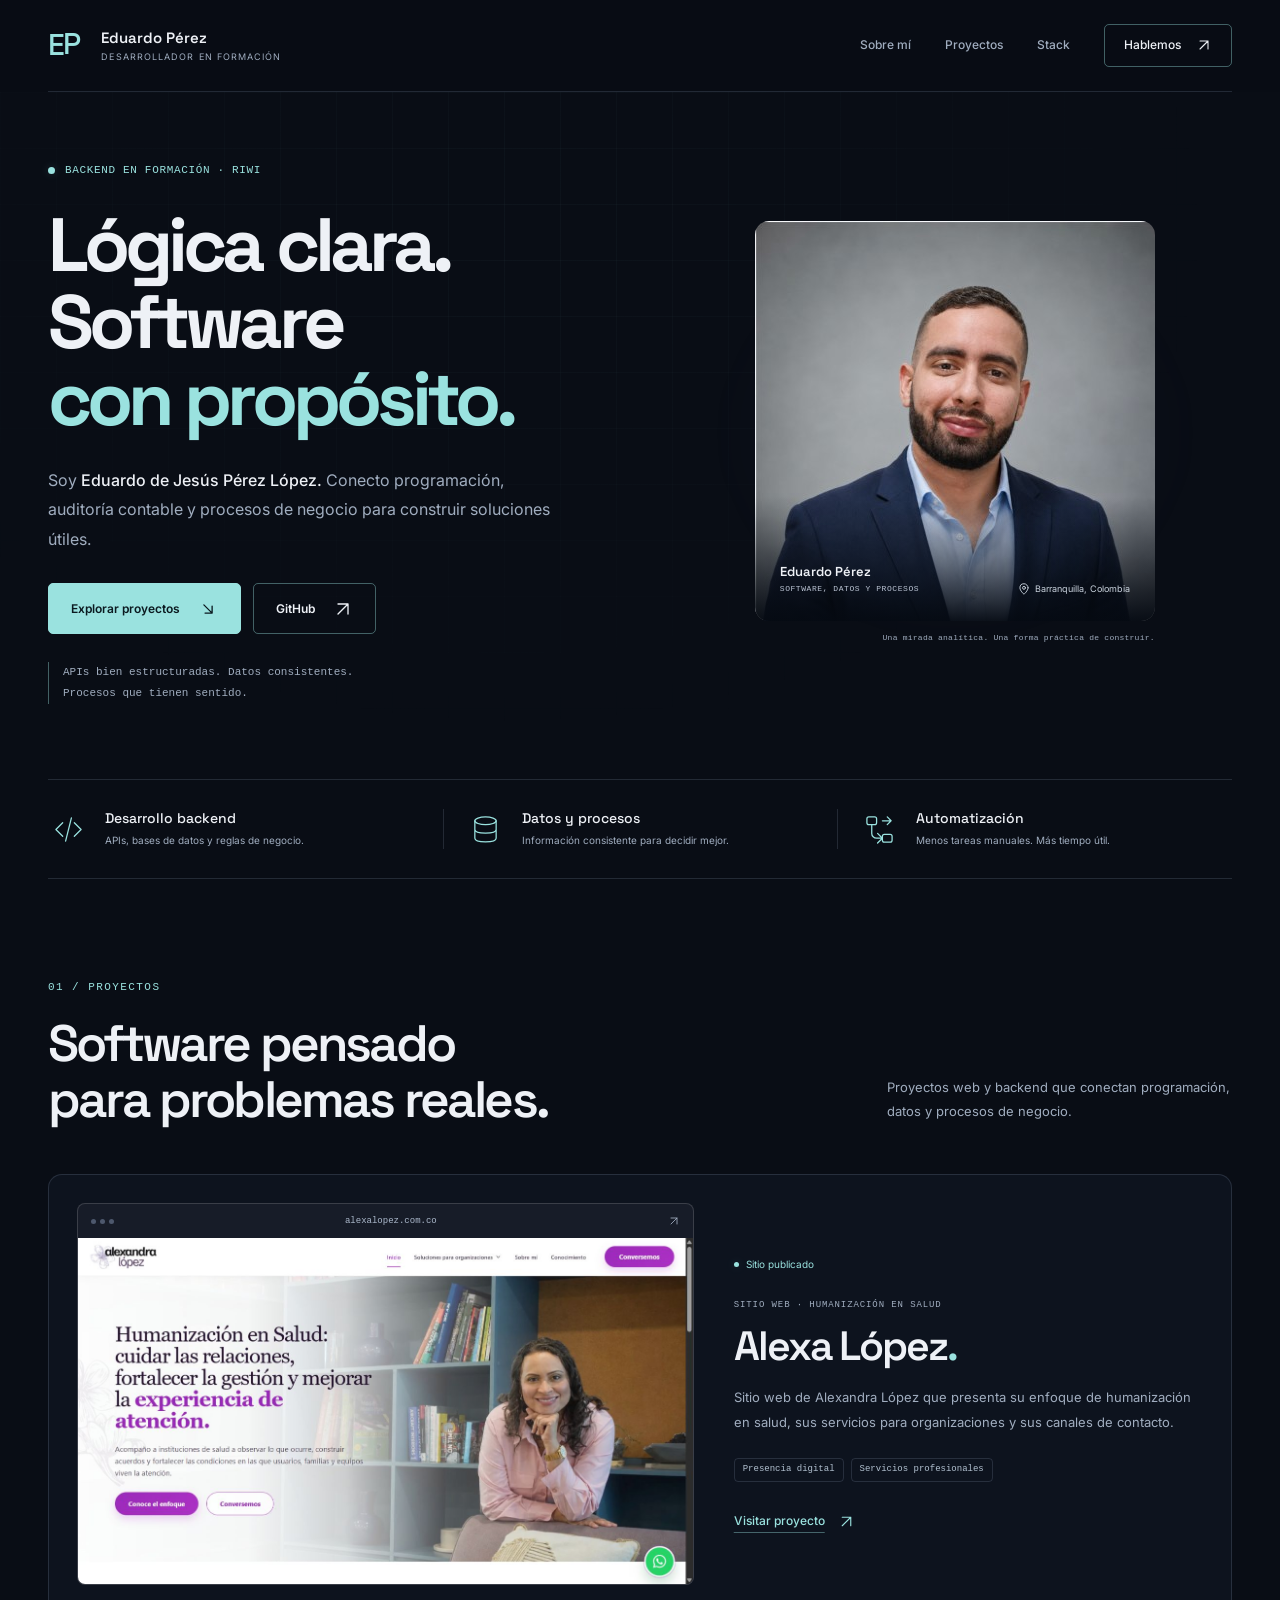
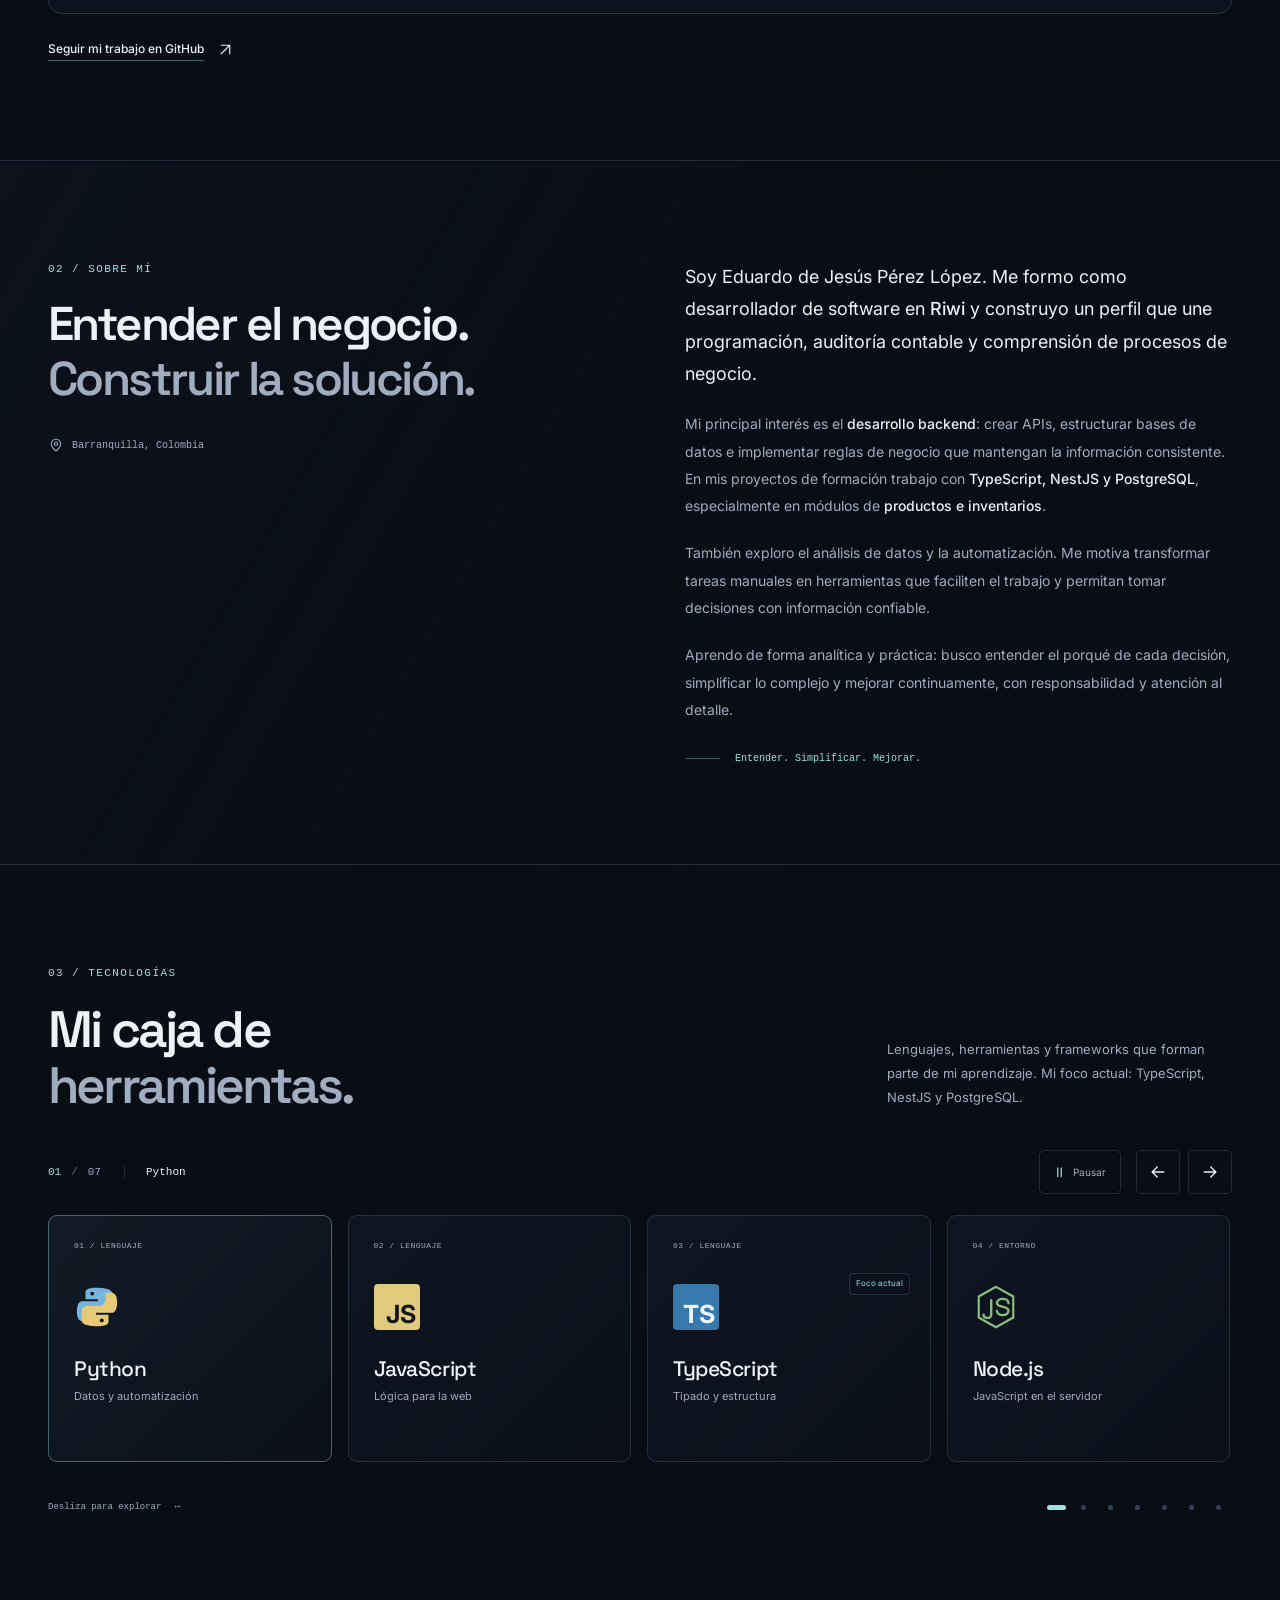
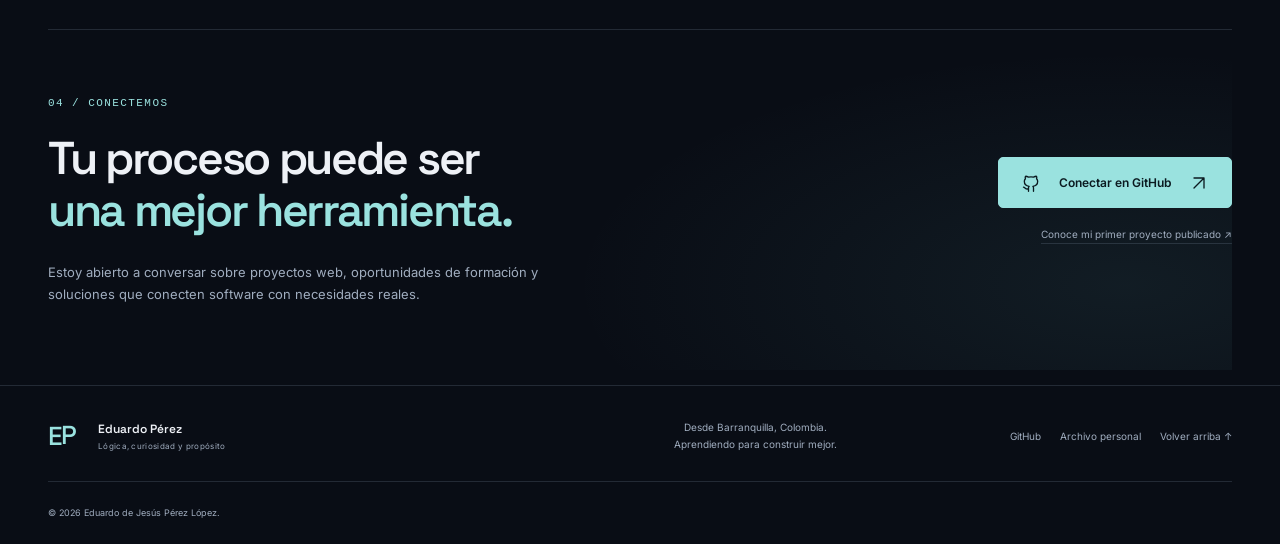
==== index.html @ 999a1c16 "Precisa el perfil backend y los módulos de productos e inventarios" ====
<!DOCTYPE html>
<html lang="es">
<head>
    <meta charset="UTF-8">
    <meta name="viewport" content="width=device-width, initial-scale=1.0">
    <meta name="description" content="Eduardo de Jesús Pérez López. Desarrollador de software en formación en Riwi, desde Barranquilla, Colombia. Backend, APIs, bases de datos y procesos de negocio.">
    <meta name="theme-color" content="#090d15">
    <meta property="og:type" content="website">
    <meta property="og:title" content="Eduardo Pérez — Software con propósito">
    <meta property="og:description" content="Programación, auditoría contable y procesos de negocio. Conoce mis proyectos y mi camino en el desarrollo backend.">
    <meta property="og:image" content="https://eduardoperez-eng.github.io/public/img/eduardo-perez-profesional.png">
    <meta property="og:url" content="https://eduardoperez-eng.github.io/">
    <link rel="canonical" href="https://eduardoperez-eng.github.io/">
    <title>Eduardo Pérez | Backend, datos y procesos de negocio</title>
    <link rel="icon" href="./public/img/images.png" type="image/png">
    <link rel="preconnect" href="https://fonts.googleapis.com">
    <link rel="preconnect" href="https://fonts.gstatic.com" crossorigin>
    <link href="https://fonts.googleapis.com/css2?family=Inter:wght@400;500;600;700;800&family=Space+Grotesk:wght@400;500;600;700&display=swap" rel="stylesheet">
    <link rel="stylesheet" href="./src/css/portfolio.css?v=20261027-retrato-compacto">
    <script src="./src/js/main.js?v=20261027" defer></script>
</head>
<body>
    <a class="skip-link" href="#contenido">Saltar al contenido</a>
    <div class="scroll-progress" aria-hidden="true"><span></span></div>
    <svg class="svg-library" xmlns="http://www.w3.org/2000/svg" aria-hidden="true">
        <defs>
            <symbol id="icon-arrow" viewBox="0 0 24 24"><path d="M5 12h14m-6-6 6 6-6 6"/></symbol>
            <symbol id="icon-external" viewBox="0 0 24 24"><path d="M6 18 18 6M6 6h12v12"/></symbol>
            <symbol id="icon-code" viewBox="0 0 32 32"><path d="m10 9-7 7 7 7m12-14 7 7-7 7M19 4l-6 24"/></symbol>
            <symbol id="icon-data" viewBox="0 0 32 32"><ellipse cx="16" cy="7" rx="11" ry="4"/><path d="M5 7v18c0 5 22 5 22 0V7M5 16c0 5 22 5 22 0"/></symbol>
            <symbol id="icon-flow" viewBox="0 0 32 32"><rect x="3" y="3" width="10" height="8" rx="2"/><rect x="19" y="21" width="10" height="8" rx="2"/><path d="M8 11v9a5 5 0 0 0 5 5h6m-5-5 5 5-5 5M19 7h9m-4-4 4 4-4 4"/></symbol>
            <symbol id="icon-pin" viewBox="0 0 24 24"><path d="M19 10c0 5-7 11-7 11S5 15 5 10a7 7 0 1 1 14 0Z"/><circle cx="12" cy="10" r="2.5"/></symbol>
            <symbol id="icon-github" viewBox="0 0 24 24"><path d="M9 19c-4 1-4-2-6-2m12 5v-4c0-1-.3-1.6-.8-2 3-.3 5.8-1.5 5.8-6A4.7 4.7 0 0 0 18.7 7 4.4 4.4 0 0 0 18.6 4S17.5 3.7 15 5a11 11 0 0 0-6 0C6.5 3.7 5.4 4 5.4 4A4.4 4.4 0 0 0 5.3 7 4.7 4.7 0 0 0 4 10c0 4.5 2.8 5.7 5.8 6-.5.4-.8 1-.8 2v4"/></symbol>
            <symbol id="tech-python" viewBox="0 0 48 48"><path fill="#78b4de" d="M23 4C11 4 12 9 12 9v7h13v2H8s-5 0-5 11 7 10 7 10h5v-7s0-7 7-7h12s6 0 6-6V10s1-6-17-6Z"/><path fill="#e7ca78" d="M25 44c12 0 11-5 11-5v-7H23v-2h17s5 0 5-11-7-10-7-10h-5v7s0 7-7 7H14s-6 0-6 6v9s-1 6 17 6Z"/><circle fill="#090d15" cx="19" cy="10" r="2"/><circle fill="#090d15" cx="29" cy="38" r="2"/></symbol>
            <symbol id="tech-node" viewBox="0 0 48 48"><path d="m24 3 18 10v22L24 45 6 35V13Z" fill="none" stroke="#89bc80" stroke-width="2.3"/><path d="M19 17v15c0 5-8 4-8 0m26-12c0-6-12-6-12 0 0 5 12 2 12 8s-12 6-12 0" fill="none" stroke="#89bc80" stroke-width="2.5" stroke-linecap="round"/></symbol>
            <symbol id="tech-react" viewBox="0 0 48 48"><g fill="none" stroke="#7bcfe9" stroke-width="1.8"><ellipse cx="24" cy="24" rx="22" ry="8"/><ellipse cx="24" cy="24" rx="22" ry="8" transform="rotate(60 24 24)"/><ellipse cx="24" cy="24" rx="22" ry="8" transform="rotate(120 24 24)"/></g><circle cx="24" cy="24" r="4" fill="#7bcfe9"/></symbol>
            <symbol id="tech-postgres" viewBox="0 0 48 48"><g fill="none" stroke="#8aaed0" stroke-width="2.3" stroke-linecap="round" stroke-linejoin="round"><path d="M13 34C4 31 3 17 8 10s11-6 16-4c9-4 18 1 18 12 0 8-4 16-9 16m-18-6c-6 13 7 13 10 3m-1-17c-8-3-14 2-12 9s8 6 12 1c0 8-2 19 4 20 5 1 6-6 4-15 8-2 9-11 4-15-4-4-9-4-12 0Z"/><path d="M24 14v10m8 5 5 4 6-1"/><circle cx="18" cy="18" r="1"/><circle cx="32" cy="18" r="1"/></g></symbol>
            <symbol id="tech-nest" viewBox="0 0 48 48"><path fill="#dd6b88" d="M39 10c-2-5-8-6-12-3 4 0 6 2 7 5-8-5-20-1-23 7l-6 5 7 1c-1 6 3 10 9 11-5-4-5-9-2-12-1 7 6 11 12 8-3 7-10 9-17 6 7 9 22 5 26-6 5-12 2-18-1-22Z"/><path d="m17 18 7-2-4 5Z" fill="#090d15"/></symbol>
        </defs>
    </svg>

    <header class="site-header">
        <div class="nav-shell">
            <a class="brand" href="#inicio" aria-label="Eduardo Pérez, ir al inicio">
                <span class="brand-mark" aria-hidden="true">E<span>P</span></span>
                <span class="brand-copy"><strong>Eduardo Pérez</strong><small>Desarrollador en formación</small></span>
            </a>
            <button class="menu-toggle" type="button" aria-expanded="false" aria-controls="main-nav" aria-label="Abrir menú de navegación"><span></span><span></span></button>
            <nav id="main-nav" aria-label="Navegación principal">
                <a href="#perfil">Sobre mí</a><a href="#proyectos">Proyectos</a><a href="#stack">Stack</a>
                <a class="nav-cta" href="#contacto">Hablemos <svg class="icon" aria-hidden="true"><use href="#icon-external"/></svg></a>
            </nav>
        </div>
    </header>

    <main id="contenido">
        <section class="hero" id="inicio" aria-labelledby="hero-title">
            <div class="container hero-grid">
                <div class="hero-copy reveal">
                    <p class="eyebrow"><span class="status-dot"></span> Backend en formación · Riwi</p>
                    <h1 id="hero-title">Lógica clara.<br>Software<br><span>con propósito.</span></h1>
                    <p class="hero-lead">Soy <strong>Eduardo de Jesús Pérez López.</strong> Conecto programación, auditoría contable y procesos de negocio para construir soluciones útiles.</p>
                    <div class="hero-actions">
                        <a class="button button-primary" href="#proyectos">Explorar proyectos <svg class="icon arrow-down" aria-hidden="true"><use href="#icon-arrow"/></svg></a>
                        <a class="button button-secondary" href="https://github.com/eduardoperez-eng" target="_blank" rel="noopener noreferrer">GitHub <svg class="icon" aria-hidden="true"><use href="#icon-external"/></svg><span class="sr-only"> (abre en una nueva pestaña)</span></a>
                    </div>
                    <p class="hero-focus">APIs bien estructuradas. Datos consistentes.<br>Procesos que tienen sentido.</p>
                </div>
                <figure class="hero-visual reveal reveal-delay">
                    <div class="portrait-frame">
                        <img src="./public/img/eduardo-perez-profesional.png" alt="Retrato profesional de Eduardo de Jesús Pérez López con traje azul y fondo gris" width="400" height="400" decoding="async" fetchpriority="high">
                        <div class="portrait-caption">
                            <div><strong>Eduardo Pérez</strong><span>Software, datos y procesos</span></div>
                            <span class="portrait-location"><svg class="icon" aria-hidden="true"><use href="#icon-pin"/></svg> Barranquilla, Colombia</span>
                        </div>
                    </div>
                    <figcaption class="portrait-label">Una mirada analítica. Una forma práctica de construir.</figcaption>
                </figure>
            </div>
        </section>

        <section class="expertise-strip container" aria-label="Mis áreas de enfoque">
            <div><svg aria-hidden="true"><use href="#icon-code"/></svg><div><h2>Desarrollo backend</h2><p>APIs, bases de datos y reglas de negocio.</p></div></div>
            <div><svg aria-hidden="true"><use href="#icon-data"/></svg><div><h2>Datos y procesos</h2><p>Información consistente para decidir mejor.</p></div></div>
            <div><svg aria-hidden="true"><use href="#icon-flow"/></svg><div><h2>Automatización</h2><p>Menos tareas manuales. Más tiempo útil.</p></div></div>
        </section>

        <section class="section projects-section" id="proyectos" aria-labelledby="projects-title">
            <div class="container">
                <div class="section-heading horizontal reveal">
                    <div><p class="section-index">01 / PROYECTOS</p><h2 id="projects-title">Software pensado<br>para problemas reales.</h2></div>
                    <p>Proyectos web y backend que conectan programación, datos y procesos de negocio.</p>
                </div>
                <article class="featured-project reveal" aria-labelledby="alexa-title">
                    <a class="featured-preview" href="https://alexalopez.com.co/" target="_blank" rel="noopener noreferrer" aria-label="Visitar el sitio de Alexa López (abre en una nueva pestaña)">
                        <div class="preview-bar" aria-hidden="true"><span class="window-dots"><i></i><i></i><i></i></span><span>alexalopez.com.co</span><svg class="icon"><use href="#icon-external"/></svg></div>
                        <img src="./public/img/alexa-lopez-preview.jpg" alt="Captura del sitio de Alexandra López: portada sobre humanización en salud con su retrato y los accesos a sus servicios" width="1265" height="712" loading="lazy" decoding="async">
                        <span class="preview-visit">Explorar sitio <svg class="icon" aria-hidden="true"><use href="#icon-external"/></svg></span>
                    </a>
                    <div class="featured-content">
                        <p class="project-state"><span class="status-dot"></span> Sitio publicado</p>
                        <p class="project-type">Sitio web · Humanización en salud</p>
                        <h3 id="alexa-title">Alexa López<span class="project-period">.</span></h3>
                        <p>Sitio web de Alexandra López que presenta su enfoque de humanización en salud, sus servicios para organizaciones y sus canales de contacto.</p>
                        <div class="project-tags"><span>Presencia digital</span><span>Servicios profesionales</span></div>
                        <a class="text-link" href="https://alexalopez.com.co/" target="_blank" rel="noopener noreferrer">Visitar proyecto <svg class="icon" aria-hidden="true"><use href="#icon-external"/></svg><span class="sr-only"> (abre en una nueva pestaña)</span></a>
                    </div>
                </article>
                <div class="project-footnote"><a class="text-link" href="https://github.com/eduardoperez-eng" target="_blank" rel="noopener noreferrer">Seguir mi trabajo en GitHub <svg class="icon" aria-hidden="true"><use href="#icon-external"/></svg><span class="sr-only"> (abre en una nueva pestaña)</span></a></div>
            </div>
        </section>

        <section class="section profile-section" id="perfil" aria-labelledby="profile-title">
            <div class="container profile-grid">
                <div class="section-heading reveal"><p class="section-index">02 / SOBRE MÍ</p><h2 id="profile-title">Entender el negocio.<br><span>Construir la solución.</span></h2><div class="profile-location"><svg class="icon" aria-hidden="true"><use href="#icon-pin"/></svg> Barranquilla, Colombia</div></div>
                <div class="profile-copy reveal">
                    <p class="profile-intro">Soy Eduardo de Jesús Pérez López. Me formo como desarrollador de software en <strong>Riwi</strong> y construyo un perfil que une programación, auditoría contable y comprensión de procesos de negocio.</p>
                    <p>Mi principal interés es el <strong>desarrollo backend</strong>: crear APIs, estructurar bases de datos e implementar reglas de negocio que mantengan la información consistente. En mis proyectos de formación trabajo con <strong>TypeScript, NestJS y PostgreSQL</strong>, especialmente en módulos de <strong>productos e inventarios</strong>.</p>
                    <p>También exploro el análisis de datos y la automatización. Me motiva transformar tareas manuales en herramientas que faciliten el trabajo y permitan tomar decisiones con información confiable.</p>
                    <p>Aprendo de forma analítica y práctica: busco entender el porqué de cada decisión, simplificar lo complejo y mejorar continuamente, con responsabilidad y atención al detalle.</p>
                    <div class="profile-signature"><span class="signature-line"></span> Entender. Simplificar. Mejorar.</div>
                </div>
            </div>
        </section>

        <section class="section stack-section" id="stack" aria-labelledby="stack-title">
            <div class="container">
                <div class="section-heading horizontal reveal">
                    <div><p class="section-index">03 / TECNOLOGÍAS</p><h2 id="stack-title">Mi caja de<br><span>herramientas.</span></h2></div>
                    <p>Lenguajes, herramientas y frameworks que forman parte de mi aprendizaje. Mi foco actual: TypeScript, NestJS y PostgreSQL.</p>
                </div>
                <div class="tech-carousel" role="region" aria-roledescription="carrusel" aria-label="Tecnologías de mi aprendizaje">
                    <div class="carousel-toolbar" hidden>
                        <p><span class="carousel-index">01</span><span class="carousel-separator">/</span>07 <span class="carousel-current">Python</span></p>
                        <div class="carousel-controls">
                            <button class="carousel-play" type="button" aria-label="Pausar carrusel" aria-controls="tech-track"><span class="play-icon" aria-hidden="true">Ⅱ</span><span class="play-label">Pausar</span></button>
                            <button class="carousel-prev icon-button" type="button" aria-label="Tecnología anterior" aria-controls="tech-track"><svg class="icon" aria-hidden="true"><use href="#icon-arrow"/></svg></button>
                            <button class="carousel-next icon-button" type="button" aria-label="Tecnología siguiente" aria-controls="tech-track"><svg class="icon" aria-hidden="true"><use href="#icon-arrow"/></svg></button>
                        </div>
                    </div>
                    <ul class="tech-track" id="tech-track" tabindex="0" aria-label="Python, JavaScript, TypeScript, Node.js, React, PostgreSQL y NestJS">
                        <li class="tech-card" data-tech="Python"><span class="tech-number">01 / LENGUAJE</span><svg class="tech-logo" aria-hidden="true"><use href="#tech-python"/></svg><h3>Python</h3><p>Datos y automatización</p></li>
                        <li class="tech-card" data-tech="JavaScript"><span class="tech-number">02 / LENGUAJE</span><span class="tech-letter tech-js" aria-hidden="true">JS</span><h3>JavaScript</h3><p>Lógica para la web</p></li>
                        <li class="tech-card" data-tech="TypeScript"><span class="tech-number">03 / LENGUAJE</span><span class="tech-letter tech-ts" aria-hidden="true">TS</span><h3>TypeScript</h3><p>Tipado y estructura</p><span class="tech-focus">Foco actual</span></li>
                        <li class="tech-card" data-tech="Node.js"><span class="tech-number">04 / ENTORNO</span><svg class="tech-logo" aria-hidden="true"><use href="#tech-node"/></svg><h3>Node.js</h3><p>JavaScript en el servidor</p></li>
                        <li class="tech-card" data-tech="React"><span class="tech-number">05 / BIBLIOTECA</span><svg class="tech-logo" aria-hidden="true"><use href="#tech-react"/></svg><h3>React</h3><p>Interfaces por componentes</p></li>
                        <li class="tech-card" data-tech="PostgreSQL"><span class="tech-number">06 / BASE DE DATOS</span><svg class="tech-logo" aria-hidden="true"><use href="#tech-postgres"/></svg><h3>PostgreSQL</h3><p>Información relacional</p><span class="tech-focus">Foco actual</span></li>
                        <li class="tech-card" data-tech="NestJS"><span class="tech-number">07 / FRAMEWORK</span><svg class="tech-logo" aria-hidden="true"><use href="#tech-nest"/></svg><h3>NestJS</h3><p>APIs con una base modular</p><span class="tech-focus">Foco actual</span></li>
                    </ul>
                    <div class="carousel-bottom"><span>Desliza para explorar <span aria-hidden="true">↔</span></span><span class="carousel-status sr-only" aria-live="off" aria-atomic="true">Python, tecnología 1 de 7</span><div class="carousel-dots" aria-label="Elegir tecnología" hidden></div></div>
                </div>
            </div>
        </section>

        <section class="contact-section" id="contacto" aria-labelledby="contact-title">
            <div class="container contact-panel reveal">
                <div><p class="section-index">04 / CONECTEMOS</p><h2 id="contact-title">Tu proceso puede ser<br><span>una mejor herramienta.</span></h2><p>Estoy abierto a conversar sobre proyectos web, oportunidades de formación y soluciones que conecten software con necesidades reales.</p></div>
                <div class="contact-actions"><a class="button button-primary" href="https://github.com/eduardoperez-eng" target="_blank" rel="noopener noreferrer"><svg class="icon" aria-hidden="true"><use href="#icon-github"/></svg> Conectar en GitHub <svg class="icon" aria-hidden="true"><use href="#icon-external"/></svg><span class="sr-only"> (abre en una nueva pestaña)</span></a><a class="contact-project" href="https://alexalopez.com.co/" target="_blank" rel="noopener noreferrer">Conoce mi primer proyecto publicado ↗<span class="sr-only"> (abre en una nueva pestaña)</span></a></div>
            </div>
        </section>
    </main>

    <footer class="site-footer">
        <div class="container footer-grid">
            <a class="brand footer-brand" href="#inicio"><span class="brand-mark" aria-hidden="true">E<span>P</span></span><span class="brand-copy"><strong>Eduardo Pérez</strong><small>Lógica, curiosidad y propósito</small></span></a>
            <p>Desde Barranquilla, Colombia.<br>Aprendiendo para construir mejor.</p>
            <div class="footer-links"><a href="https://github.com/eduardoperez-eng" target="_blank" rel="noopener noreferrer">GitHub<span class="sr-only"> (abre en una nueva pestaña)</span></a><a href="./src/view/mascotas.html">Archivo personal</a><a href="#inicio">Volver arriba ↑</a></div>
            <small>© <span id="current-year">2026</span> Eduardo de Jesús Pérez López.</small>
        </div>
    </footer>
</body>
</html>
---- src/css/portfolio.css ----
:root {
    color-scheme: dark;
    --bg: #090d15;
    --bg-soft: #0d131e;
    --surface: #111a27;
    --text: #eef1f6;
    --muted: #a0adbf;
    --cyan: #9ae2df;
    --violet: #b8a9e9;
    --line: rgba(165,186,210,.17);
    --line-strong: rgba(154,226,223,.4);
    --title: "Space Grotesk",sans-serif;
    --body: "Inter",sans-serif;
    --mono: ui-monospace,SFMono-Regular,Consolas,monospace;
    --container: 1240px;
    --radius: 14px;
}

*,*::before,*::after {
    box-sizing: border-box;
}

html {
    scroll-behavior: smooth;
    scroll-padding-top: 110px;
}

body {
    margin: 0;
    background: var(--bg);
    color: var(--text);
    font: 400 16px/1.7 var(--body);
    -webkit-font-smoothing: antialiased;
}

img {
    display: block;
    max-width: 100%;
}

a {
    color: inherit;
}

button {
    font: inherit;
    color: inherit;
    cursor: pointer;
}

button,a {
    -webkit-tap-highlight-color: transparent;
}

:focus-visible {
    outline: 2px solid var(--cyan);
    outline-offset: 5px;
}

::selection {
    color: var(--bg);
    background: var(--cyan);
}

[hidden] {
    display: none!important;
}

.svg-library {
    position: absolute;
    width: 0;
    height: 0;
    overflow: hidden;
}

.sr-only {
    position: absolute;
    width: 1px;
    height: 1px;
    padding: 0;
    margin: -1px;
    overflow: hidden;
    clip-path: inset(50%);
    white-space: nowrap;
    border: 0;
}

.icon {
    width: 20px;
    height: 20px;
    flex: 0 0 20px;
    fill: none;
    stroke: currentColor;
    stroke-width: 1.6;
    stroke-linecap: round;
    stroke-linejoin: round;
}

.container,.nav-shell {
    width: min(calc(100% - 96px),var(--container));
    margin-inline: auto;
}

.skip-link {
    position: fixed;
    top: 12px;
    left: 12px;
    z-index: 300;
    padding: 12px 20px;
    border-radius: 6px;
    color: var(--bg);
    background: var(--cyan);
    transform: translateY(-180%);
}

.skip-link:focus {
    transform: none;
}

.scroll-progress {
    position: fixed;
    inset: 0 0 auto;
    height: 2px;
    z-index: 200;
    pointer-events: none;
}

.scroll-progress span {
    display: block;
    width: 0;
    height: 100%;
    background: var(--cyan);
}

.site-header {
    position: sticky;
    top: 0;
    z-index: 100;
    background: rgba(9,13,21,.88);
    backdrop-filter: blur(18px);
    transition: box-shadow .2s;
}

.site-header.scrolled {
    box-shadow: 0 1px 0 var(--line);
}

.nav-shell {
    min-height: 92px;
    display: flex;
    justify-content: space-between;
    align-items: center;
    gap: 24px;
    border-bottom: 1px solid var(--line);
}

.brand {
    display: inline-flex;
    align-items: center;
    gap: 17px;
    text-decoration: none;
}

.brand-mark {
    display: inline-flex;
    align-items: center;
    color: var(--cyan);
    font: 500 30px/1 var(--title);
    letter-spacing: -.06em;
    padding-right: 5px;
}

.brand-mark>span {
    transform: translateY(-1px);
}

.brand-copy {
    display: grid;
    gap: 5px;
    line-height: 1.2;
}

.brand-copy strong {
    font: 600 15px var(--title);
}

.brand-copy small {
    color: var(--muted);
    font-size: 9px;
    text-transform: uppercase;
    letter-spacing: .12em;
}

#main-nav {
    display: flex;
    align-items: center;
    gap: 34px;
}

#main-nav a {
    color: var(--muted);
    font-size: 12px;
    font-weight: 500;
    text-decoration: none;
    transition: color .2s;
}

#main-nav a:hover,#main-nav a.active {
    color: var(--cyan);
}

#main-nav .nav-cta {
    display: flex;
    align-items: center;
    gap: 15px;
    padding: 10px 19px;
    border: 1px solid var(--line-strong);
    border-radius: 5px;
    color: var(--text);
}

.nav-cta .icon {
    width: 16px;
    height: 16px;
    flex-basis: 16px;
}

.menu-toggle {
    display: none;
    height: 44px;
    width: 44px;
    background: transparent;
    border: 1px solid var(--line);
    border-radius: 6px;
}

.menu-toggle span {
    display: block;
    width: 19px;
    height: 1px;
    margin: 6px auto;
    background: var(--text);
    transition: transform .2s;
}

.hero {
    position: relative;
    padding: 40px 0 45px;
    isolation: isolate;
}

.hero::before {
    content: "";
    position: absolute;
    inset: 0;
    z-index: -1;
    pointer-events: none;
    background-image: linear-gradient(#9ae2df09 1px,transparent 1px),linear-gradient(90deg,#9ae2df09 1px,transparent 1px);
    background-size: 56px 56px;
    mask-image: radial-gradient(ellipse at 40% 20%,#000,transparent 67%);
}

.hero-grid {
    display: grid;
    grid-template-columns: 1.02fr 1fr;
    align-items: center;
    gap: clamp(32px,5vw,76px);
}

.hero-copy {
    padding-block: 30px;
}

.eyebrow,.section-index {
    color: var(--cyan);
    font: 500 11px/1.5 var(--mono);
    letter-spacing: .13em;
    text-transform: uppercase;
}

.eyebrow {
    display: flex;
    align-items: center;
    gap: 10px;
    margin: 0 0 28px;
    letter-spacing: .06em;
}

.status-dot {
    display: inline-block;
    flex: 0 0 7px;
    width: 7px;
    height: 7px;
    border-radius: 50%;
    background: var(--cyan);
    box-shadow: 0 0 10px #9ae2df33;
}

.hero h1 {
    margin: 0;
    font: 700 clamp(3.4rem,5.9vw,5.35rem)/1.025 var(--title);
    letter-spacing: -.065em;
}

.hero h1>span {
    color: var(--cyan);
}

.hero-lead {
    max-width: 510px;
    margin: 27px 0 29px;
    color: var(--muted);
    font-size: 16px;
    line-height: 1.85;
}

.hero-lead strong {
    color: var(--text);
    font-weight: 500;
}

.hero-actions {
    display: flex;
    flex-wrap: wrap;
    gap: 12px;
}

.button {
    display: inline-flex;
    align-items: center;
    justify-content: center;
    gap: 18px;
    min-height: 51px;
    padding: 13px 22px;
    border: 1px solid transparent;
    border-radius: 5px;
    font-size: 12px;
    font-weight: 600;
    text-decoration: none;
    transition: background .2s,border-color .2s,transform .2s;
}

.button:hover {
    transform: translateY(-2px);
}

.button-primary {
    color: #0b1a20;
    background: var(--cyan);
    border-color: var(--cyan);
}

.button-primary:hover {
    background: #b4efeb;
    border-color: #b4efeb;
}

.button-secondary {
    border-color: var(--line-strong);
    background: transparent;
}

.button-secondary:hover {
    border-color: var(--cyan);
    background: #9ae2df0a;
}

.arrow-down {
    transform: rotate(45deg);
}

.hero-focus {
    margin: 28px 0 0;
    padding-left: 14px;
    border-left: 1px solid var(--line-strong);
    color: var(--muted);
    font: 400 11px/1.9 var(--mono);
}

.hero-visual {
    position: relative;
    width: min(80%,400px);
    min-width: 0;
    margin: 0;
    justify-self: center;
}

.hero-visual::before {
    content: "";
    position: absolute;
    inset: 5% -6%;
    z-index: -1;
    background: radial-gradient(ellipse,#7a6fc921,transparent 70%);
    filter: blur(25px);
}

.portrait-frame {
    position: relative;
    overflow: hidden;
    border-radius: var(--radius);
    background: var(--surface);
}

.portrait-frame::after {
    content: "";
    position: absolute;
    inset: 0;
    background: linear-gradient(0deg,#050a12f5,transparent 31%);
    pointer-events: none;
}

.portrait-frame>img {
    width: 100%;
    height: auto;
    aspect-ratio: 1 / 1;
    object-fit: cover;
    object-position: center;
}

.portrait-caption {
    position: absolute;
    z-index: 1;
    bottom: 25px;
    left: 25px;
    right: 25px;
    display: flex;
    align-items: end;
    justify-content: space-between;
    gap: 12px;
}

.portrait-caption>div {
    display: grid;
    gap: 3px;
}

.portrait-caption strong {
    font: 600 13px var(--title);
}

.portrait-caption>div>span {
    color: #bcc5d5;
    font: 400 8px/1.6 var(--mono);
    letter-spacing: .07em;
    text-transform: uppercase;
}

.portrait-location {
    display: inline-flex;
    align-items: center;
    gap: 4px;
    color: #cbd4df;
    font-size: 9px;
    white-space: nowrap;
}

.portrait-location .icon {
    width: 14px;
    height: 14px;
    flex-basis: 14px;
}

.portrait-label {
    display: block;
    margin-top: 11px;
    text-align: right;
    color: var(--muted);
    font: 400 8px/1.6 var(--mono);
    letter-spacing: .03em;
}

.expertise-strip {
    display: grid;
    grid-template-columns: repeat(3,1fr);
    padding-block: 29px;
    border-block: 1px solid var(--line);
}

.expertise-strip>div {
    display: flex;
    align-items: center;
    gap: 21px;
    padding: 0 26px;
}

.expertise-strip>div:first-child {
    padding-left: 5px;
}

.expertise-strip>div+div {
    border-left: 1px solid var(--line);
}

.expertise-strip>div>svg {
    flex: 0 0 31px;
    width: 31px;
    height: 31px;
    fill: none;
    stroke: var(--cyan);
    stroke-width: 1.3;
    stroke-linecap: round;
    stroke-linejoin: round;
}

.expertise-strip h2 {
    margin: 0 0 5px;
    font: 500 14px var(--title);
}

.expertise-strip p {
    margin: 0;
    color: var(--muted);
    font-size: 10px;
}

.section {
    padding: 100px 0;
}

.section-index {
    margin: 0 0 20px;
}

.section-heading h2 {
    margin: 0;
    font: 600 clamp(2.4rem,4vw,3.65rem)/1.1 var(--title);
    letter-spacing: -.055em;
}

.section-heading h2>span {
    color: var(--muted);
}

.section-heading.horizontal {
    display: flex;
    align-items: end;
    justify-content: space-between;
    gap: 45px;
    margin-bottom: 46px;
}

.section-heading.horizontal>p {
    max-width: 345px;
    margin: 0 0 5px;
    color: var(--muted);
    font-size: 13px;
    line-height: 1.85;
}

.text-link {
    display: inline-flex;
    align-items: center;
    gap: 13px;
    font-size: 12px;
    font-weight: 500;
    text-underline-offset: 7px;
    text-decoration-color: var(--line-strong);
}

.text-link:hover {
    color: var(--cyan);
}

.text-link .icon {
    width: 17px;
    height: 17px;
    flex-basis: 17px;
}

.featured-project {
    display: grid;
    grid-template-columns: 1.2fr 1fr;
    overflow: hidden;
    border: 1px solid var(--line);
    border-radius: var(--radius);
    background: var(--bg-soft);
}

.featured-preview {
    position: relative;
    align-self: center;
    margin: 28px 0 28px 28px;
    overflow: hidden;
    border: 1px solid #ffffff26;
    border-radius: 8px;
    text-decoration: none;
    background: #171c28;
    transition: border-color .2s;
}

.featured-preview:hover {
    border-color: var(--cyan);
}

.preview-bar {
    height: 34px;
    padding: 0 13px;
    display: flex;
    align-items: center;
    justify-content: space-between;
    gap: 10px;
    color: #acb9cc;
    font: 400 9px var(--mono);
}

.preview-bar>.icon {
    width: 12px;
    height: 12px;
    flex-basis: 12px;
}

.window-dots {
    display: flex;
    gap: 4px;
}

.window-dots i {
    width: 5px;
    height: 5px;
    border-radius: 50%;
    background: #4d586d;
}

.featured-preview img {
    width: 100%;
    height: auto;
    aspect-ratio: 1265/712;
    object-fit: cover;
}

.preview-visit {
    position: absolute;
    right: 14px;
    bottom: 14px;
    display: flex;
    align-items: center;
    gap: 8px;
    padding: 9px 13px;
    border: 1px solid #ffffff33;
    border-radius: 4px;
    background: #101725;
    color: var(--text);
    font-size: 10px;
    opacity: 0;
    transform: translateY(5px);
    transition: opacity .2s,transform .2s;
}

.featured-preview:hover .preview-visit,.featured-preview:focus-visible .preview-visit {
    opacity: 1;
    transform: none;
}

.featured-content {
    padding: 40px;
    align-self: center;
}

.project-state {
    display: flex;
    align-items: center;
    gap: 7px;
    margin: 0 0 26px;
    color: var(--cyan);
    font-size: 10px;
}

.project-state .status-dot {
    width: 5px;
    height: 5px;
    flex-basis: 5px;
}

.project-type {
    margin: 0 0 12px;
    color: var(--muted);
    font: 400 9px/1.5 var(--mono);
    text-transform: uppercase;
    letter-spacing: .1em;
}

.featured-content h3 {
    margin: 0 0 16px;
    font: 600 clamp(2rem,3.2vw,3rem)/1.1 var(--title);
    letter-spacing: -.05em;
}

.project-period {
    color: var(--cyan);
}

.featured-content>p:not([class]) {
    color: var(--muted);
    margin: 0;
    font-size: 13px;
    line-height: 1.9;
}

.project-tags {
    display: flex;
    flex-wrap: wrap;
    gap: 7px;
    margin-top: 24px;
}

.project-tags>span {
    padding: 4px 8px;
    border: 1px solid var(--line);
    border-radius: 4px;
    color: #b3c2d1;
    font: 400 9px/1.5 var(--mono);
}

.featured-content>.text-link {
    margin-top: 29px;
    color: var(--cyan);
}

.learning-heading {
    display: flex;
    align-items: center;
    justify-content: space-between;
    gap: 15px;
    margin: 44px 0 18px;
}

.learning-heading h3 {
    margin: 0;
    font: 500 15px var(--title);
}

.learning-heading>span {
    color: var(--muted);
    font: 400 9px/1.6 var(--mono);
}

.learning-grid {
    display: grid;
    grid-template-columns: 1fr 1fr;
    gap: 22px;
}

.learning-card {
    overflow: hidden;
    border: 1px solid var(--line);
    border-radius: 10px;
    background: linear-gradient(155deg,#0e1622,var(--bg));
    transition: border-color .2s;
}

.learning-card:hover {
    border-color: var(--line-strong);
}

.learning-visual {
    min-height: 235px;
    display: flex;
    flex-direction: column;
    align-items: center;
    justify-content: center;
    padding: 28px 30px;
    overflow: hidden;
    background-image: linear-gradient(#96bed208 1px,transparent 1px),linear-gradient(90deg,#96bed208 1px,transparent 1px);
    background-size: 22px 22px;
    border-bottom: 1px solid var(--line);
}

.inventory-visual {
    background-color: #0e1b25;
}

.mini-window {
    width: 100%;
    max-width: 460px;
    border: 1px solid #375563;
    border-radius: 7px;
    background: #101c28;
    box-shadow: 0 10px 35px #060b1480;
    font-family: var(--mono);
}

.mini-title {
    display: flex;
    align-items: center;
    gap: 8px;
    padding: 12px;
    border-bottom: 1px solid #233746;
    color: #b6ceda;
    font-size: 9px;
}

.mini-title>span:last-child {
    margin-left: auto;
    color: var(--cyan);
    font-size: 8px;
}

.mini-dot {
    width: 5px;
    height: 5px;
    border-radius: 50%;
    background: var(--cyan);
}

.mini-table {
    display: grid;
    grid-template-columns: 1fr 1.35fr .9fr;
    gap: 0 10px;
    padding: 8px 13px;
    font-size: 8px;
}

.mini-table>* {
    min-width: 0;
    padding: 7px 0;
    border-bottom: 1px solid #21313f;
    font-weight: 400;
    white-space: nowrap;
}

.mini-table>span {
    color: #829aaa;
}

.mini-table>b {
    color: #cad9df;
}

.mini-table>code {
    color: #a4bdce;
    font-size: 7px;
}

.mini-table>i {
    color: var(--cyan);
    font-size: 7px;
    font-style: normal;
    text-align: right;
}

.mini-bottom {
    display: flex;
    align-items: center;
    gap: 3px;
    padding: 7px 13px 13px;
}

.mini-bottom>span {
    display: block;
    width: 4px;
    height: 9px;
    background: #77bcbd;
}

.mini-bottom>span:nth-child(2) {
    height: 14px;
}

.mini-bottom>span:nth-child(3) {
    height: 19px;
}

.mini-bottom small {
    margin-left: auto;
    color: #8aa9bc;
    font-size: 7px;
}

.orders-visual {
    background-color: #141522;
}

.flow-demo {
    display: flex;
    align-items: center;
    justify-content: center;
    gap: 9px;
    width: 100%;
}

.flow-node {
    display: grid;
    gap: 17px;
    align-content: center;
    min-width: 0;
    width: 110px;
    min-height: 90px;
    padding: 12px;
    border: 1px solid #484363;
    border-radius: 6px;
    color: #d4d0e7;
    background: #191b2c;
    font: 400 10px/1.5 var(--title);
}

.flow-node>span {
    color: #9287bb;
    font: 400 8px var(--mono);
}

.flow-node-active {
    border-color: #a69bd4;
    box-shadow: 0 0 20px #b8a9e910;
}

.flow-node-active>span,.flow-connector {
    color: var(--violet);
}

.flow-code {
    display: flex;
    align-items: center;
    gap: 10px;
    margin-top: 25px;
    color: #a2a0ba;
    font: 400 9px var(--mono);
}

.flow-code>span {
    padding: 3px 6px;
    border-radius: 3px;
    color: var(--violet);
    background: #b8a9e910;
}

.flow-code b {
    font-weight: 400;
    color: #71668e;
}

.learning-content {
    padding: 27px 30px 30px;
}

.learning-content h3 {
    margin: 0 0 13px;
    font: 500 23px/1.2 var(--title);
    letter-spacing: -.03em;
}

.learning-content>p:not([class]) {
    margin: 0;
    color: var(--muted);
    font-size: 13px;
    line-height: 1.9;
}

.project-footnote {
    display: flex;
    align-items: center;
    justify-content: space-between;
    gap: 20px;
    margin-top: 25px;
}

.project-footnote>p {
    margin: 0;
    color: var(--muted);
    font-size: 10px;
}

.profile-section {
    border-block: 1px solid var(--line);
    background: linear-gradient(120deg,#10172560,transparent 60%);
}

.profile-grid {
    display: grid;
    grid-template-columns: 1fr 1fr;
    gap: 90px;
}

.profile-section h2 {
    font-size: clamp(2.3rem,3.7vw,3.5rem);
    line-height: 1.15;
}

.profile-location {
    display: flex;
    align-items: center;
    gap: 8px;
    margin-top: 31px;
    color: var(--muted);
    font: 400 10px var(--mono);
}

.profile-location .icon {
    width: 16px;
    height: 16px;
    flex-basis: 16px;
}

.profile-copy p {
    margin: 0 0 20px;
    color: var(--muted);
    font-size: 14px;
    line-height: 1.95;
}

.profile-copy strong {
    color: var(--text);
    font-weight: 500;
}

.profile-copy .profile-intro {
    color: var(--text);
    font-size: 18px;
    line-height: 1.8;
}

.profile-signature {
    display: flex;
    align-items: center;
    gap: 15px;
    margin-top: 30px;
    color: var(--cyan);
    font: 400 10px var(--mono);
}

.signature-line {
    height: 1px;
    width: 35px;
    background: var(--line-strong);
}

.stack-section .section-heading.horizontal {
    margin-bottom: 36px;
}

.carousel-toolbar {
    display: flex;
    align-items: center;
    justify-content: space-between;
    gap: 20px;
    margin-bottom: 18px;
}

.carousel-toolbar>p {
    display: flex;
    align-items: center;
    gap: 10px;
    margin: 0;
    color: var(--muted);
    font: 400 11px var(--mono);
}

.carousel-index {
    color: var(--cyan);
}

.carousel-separator {
    color: #566a81;
}

.carousel-current {
    margin-left: 13px;
    padding-left: 21px;
    border-left: 1px solid var(--line);
    color: var(--text);
}

.carousel-controls {
    display: flex;
    align-items: center;
    gap: 8px;
}

.carousel-play,.icon-button {
    display: inline-flex;
    align-items: center;
    justify-content: center;
    min-height: 44px;
    border: 1px solid var(--line);
    border-radius: 5px;
    background: transparent;
}

.carousel-play {
    gap: 9px;
    padding: 8px 14px;
    margin-right: 7px;
    font-size: 10px;
    color: var(--muted);
}

.play-icon {
    width: 10px;
    color: var(--cyan);
    font-size: 13px;
}

.icon-button {
    width: 44px;
}

.icon-button:hover,.carousel-play:hover {
    border-color: var(--line-strong);
    color: var(--cyan);
}

.carousel-prev .icon {
    transform: rotate(180deg);
}

.tech-track {
    position: relative;
    display: flex;
    gap: 16px;
    margin: 0;
    padding: 3px 1px 14px;
    overflow-x: auto;
    overscroll-behavior-x: contain;
    scroll-snap-type: x mandatory;
    scrollbar-width: thin;
    scrollbar-color: #304555 transparent;
    list-style: none;
}

.tech-track::-webkit-scrollbar {
    height: 3px;
}

.tech-track::-webkit-scrollbar-thumb {
    background: #304555;
    border-radius: 4px;
}

.tech-card {
    position: relative;
    flex: 0 0 calc((100% - 48px) / 4);
    min-width: 0;
    min-height: 247px;
    padding: 25px;
    scroll-snap-align: start;
    border: 1px solid var(--line);
    border-radius: 9px;
    background: linear-gradient(135deg,#111b29a0,#0b101a);
    transition: border-color .2s,background .2s;
}

.tech-card.is-current {
    border-color: var(--line-strong);
    background: linear-gradient(135deg,#162631a0,#0b101a);
}

.tech-number {
    display: block;
    color: var(--muted);
    font: 400 8px var(--mono);
    letter-spacing: .06em;
}

.tech-logo,.tech-letter {
    display: block;
    width: 46px;
    height: 46px;
    margin: 34px 0 25px;
}

.tech-letter {
    display: grid;
    place-items: end;
    padding: 3px 4px;
    border-radius: 4px;
    font: 700 25px/1 var(--body);
}

.tech-js {
    color: #13151b;
    background: #e0ca7b;
}

.tech-ts {
    color: #edf5ff;
    background: #3779ad;
}

.tech-card h3 {
    margin: 0 0 5px;
    font: 500 21px var(--title);
    letter-spacing: -.02em;
}

.tech-card>p {
    margin: 0;
    color: var(--muted);
    font-size: 11px;
}

.tech-focus {
    position: absolute;
    top: 57px;
    right: 20px;
    padding: 3px 6px;
    border: 1px solid #9ae2df29;
    border-radius: 4px;
    color: var(--cyan);
    font-size: 8px;
}

.carousel-bottom {
    display: flex;
    align-items: center;
    justify-content: space-between;
    gap: 20px;
    min-height: 44px;
    margin-top: 9px;
}

.carousel-bottom>span:first-child {
    color: var(--muted);
    font: 400 9px var(--mono);
}

.carousel-bottom>span:first-child>span {
    margin-left: 8px;
    color: var(--cyan);
}

.carousel-dots {
    display: flex;
    gap: 0;
}

.carousel-dots>button {
    display: grid;
    place-items: center;
    width: 27px;
    min-height: 44px;
    padding: 0;
    border: 0;
    background: transparent;
}

.carousel-dots>button::before {
    content: "";
    width: 5px;
    height: 5px;
    border-radius: 50%;
    background: #344356;
    transition: background .2s,width .2s;
}

.carousel-dots>button[aria-current="true"]::before {
    width: 19px;
    border-radius: 4px;
    background: var(--cyan);
}

.contact-section {
    padding: 0 0 80px;
}

.contact-panel {
    position: relative;
    display: grid;
    grid-template-columns: 1.4fr 1fr;
    align-items: center;
    gap: 65px;
    padding-top: 65px;
    border-top: 1px solid var(--line);
    isolation: isolate;
}

.contact-panel::before {
    content: "";
    position: absolute;
    inset: 0 0 -65px 40%;
    z-index: -1;
    pointer-events: none;
    background: radial-gradient(ellipse at 85% 75%,#73c9ce15,transparent 65%);
}

.contact-panel h2 {
    margin: 0;
    font: 600 clamp(2.2rem,3.6vw,3.3rem)/1.14 var(--title);
    letter-spacing: -.05em;
}

.contact-panel h2>span {
    color: var(--cyan);
}

.contact-panel>div>p:last-child {
    max-width: 530px;
    margin: 24px 0 0;
    color: var(--muted);
    font-size: 13px;
}

.contact-actions {
    display: grid;
    justify-items: end;
    gap: 18px;
}

.contact-project {
    font-size: 10px;
    color: var(--muted);
    text-decoration-color: var(--line);
    text-underline-offset: 5px;
}

.contact-project:hover {
    color: var(--cyan);
}

.site-footer {
    padding: 33px 0 24px;
    border-top: 1px solid var(--line);
}

.footer-grid {
    display: grid;
    grid-template-columns: 1fr 1fr auto;
    align-items: center;
    gap: 28px;
}

.footer-brand .brand-copy strong {
    font-size: 12px;
}

.footer-brand .brand-copy small {
    font-size: 8px;
    letter-spacing: .04em;
    text-transform: none;
}

.footer-brand .brand-mark {
    font-size: 26px;
}

.footer-grid>p {
    margin: 0;
    color: var(--muted);
    font-size: 10px;
    text-align: center;
}

.footer-links {
    display: flex;
    flex-wrap: wrap;
    gap: 19px;
}

.footer-links>a {
    color: var(--muted);
    font-size: 10px;
    text-decoration: none;
}

.footer-links>a:hover {
    color: var(--cyan);
}

.footer-grid>small {
    grid-column: 1/-1;
    padding-top: 23px;
    border-top: 1px solid var(--line);
    color: var(--muted);
    font-size: 9px;
}

.reveal {
    opacity: 1;
    transform: none;
}

.js-ready .reveal {
    opacity: 0;
    transform: translateY(18px);
    transition: opacity .65s,transform .65s cubic-bezier(.2,.7,.2,1);
}

.js-ready .reveal.visible {
    opacity: 1;
    transform: none;
}

.reveal-delay {
    transition-delay: 100ms!important;
}

/* Archivo personal */ .archive-hero {
    padding: 100px 0;
    border-bottom: 1px solid var(--line);
}

.archive-hero-grid {
    display: grid;
    grid-template-columns: 1.3fr .7fr;
    align-items: end;
    gap: 80px;
}

.archive-hero h1 {
    margin: 0;
    font: 600 clamp(3rem,6vw,5.8rem)/1.03 var(--title);
    letter-spacing: -.06em;
}

.archive-intro>p {
    color: var(--muted);
    font-size: 13px;
    margin: 0 0 25px;
}

.animal-grid {
    display: grid;
    grid-template-columns: repeat(12,1fr);
    gap: 20px;
}

.animal-card {
    position: relative;
    grid-column: span 5;
    height: 530px;
    overflow: hidden;
    margin: 0;
    border: 1px solid var(--line);
    border-radius: var(--radius);
    background: var(--surface);
}

.animal-card-featured,.animal-card-wide {
    grid-column: span 7;
}

.animal-card img {
    width: 100%;
    height: 100%;
    object-fit: cover;
    filter: saturate(.8) brightness(.8);
    transition: transform .5s;
}

.animal-card:hover img {
    transform: scale(1.025);
}

.animal-card::after {
    content: "";
    position: absolute;
    inset: 0;
    pointer-events: none;
    background: linear-gradient(0deg,#090d15e8,transparent 50%);
}

.animal-card figcaption {
    position: absolute;
    z-index: 1;
    left: 25px;
    right: 25px;
    bottom: 25px;
    display: flex;
    justify-content: space-between;
    align-items: end;
}

.animal-card figcaption>span {
    color: var(--cyan);
    font: 400 10px var(--mono);
}

.animal-card figcaption>strong {
    font: 500 23px var(--title);
}

@media(max-width:1100px) {
    .container,.nav-shell {
        width: min(calc(100% - 64px),var(--container));
    }
    .hero-grid {
        gap: 32px;
    }
    .hero h1 {
        font-size: clamp(3.3rem,6vw,4.5rem);
    }
    .hero-lead {
        font-size: 14px;
    }
    .portrait-caption {
        flex-wrap: wrap;
        gap: 10px;
    }
    .portrait-location {
        white-space: normal;
    }
    .expertise-strip>div {
        padding-inline: 18px;
        gap: 13px;
    }
    .expertise-strip h2 {
        font-size: 12px;
    }
    .expertise-strip p {
        font-size: 9px;
    }
    .featured-content {
        padding: 30px;
    }
    .featured-preview {
        margin-left: 22px;
    }
    .profile-grid {
        gap: 50px;
    }
    .tech-card {
        padding: 21px;
    }
    .tech-focus {
        right: 12px;
    }
    .footer-grid {
        grid-template-columns: 1fr auto;
    }
    .footer-grid>p {
        display: none;
    }
}

@media(max-width:820px) {
    .section {
        padding: 75px 0;
    }
    .nav-shell {
        min-height: 80px;
    }
    #main-nav {
        gap: 22px;
    }
    .brand-copy small {
        font-size: 8px;
    }
    .hero {
        padding-block: 35px;
    }
    .hero-grid {
        grid-template-columns: 1fr .9fr;
        gap: 28px;
    }
    .hero h1 {
        font-size: clamp(2.7rem,6.1vw,3.8rem);
    }
    .hero-copy {
        padding-block: 15px;
    }
    .eyebrow {
        font-size: 9px;
        margin-bottom: 20px;
    }
    .hero-lead {
        font-size: 13px;
        margin-block: 23px;
    }
    .hero-actions {
        gap: 9px;
    }
    .hero-actions .button {
        gap: 10px;
        padding-inline: 14px;
        font-size: 10px;
    }
    .hero-focus {
        font-size: 9px;
        margin-top: 23px;
    }
    .portrait-caption {
        left: 20px;
        right: 20px;
    }
    .portrait-label {
        font-size: 7px;
    }
    .expertise-strip {
        gap: 17px;
        padding-block: 22px;
    }
    .expertise-strip>div {
        display: grid;
        padding-inline: 14px;
        gap: 12px;
    }
    .expertise-strip>div>svg {
        width: 25px;
        height: 25px;
    }
    .section-heading.horizontal>p {
        max-width: 280px;
        font-size: 12px;
    }
    .featured-project {
        grid-template-columns: 1fr;
    }
    .featured-preview {
        margin: 25px 25px 0;
    }
    .featured-content {
        padding: 30px;
    }
    .project-state {
        margin-bottom: 18px;
    }
    .featured-content h3 {
        font-size: 36px;
    }
    .learning-visual {
        padding-inline: 17px;
        min-height: 210px;
    }
    .mini-table {
        gap: 0 5px;
        padding-inline: 9px;
        font-size: 7px;
    }
    .mini-table>code,.mini-table>i {
        font-size: 6px;
    }
    .flow-demo {
        gap: 5px;
    }
    .flow-node {
        padding: 9px;
        font-size: 8px;
    }
    .flow-code {
        font-size: 7px;
        gap: 6px;
    }
    .learning-content {
        padding: 24px;
    }
    .learning-content h3 {
        font-size: 21px;
    }
    .profile-grid {
        grid-template-columns: 1fr;
        gap: 38px;
    }
    .profile-section h2 {
        font-size: 42px;
    }
    .profile-copy {
        max-width: 650px;
    }
    .tech-card {
        flex-basis: calc((100% - 32px) / 3);
    }
    .tech-focus {
        top: 55px;
        right: 14px;
        font-size: 7px;
    }
    .contact-panel {
        gap: 32px;
        grid-template-columns: 1.3fr 1fr;
    }
    .contact-panel h2 {
        font-size: 31px;
    }
    .contact-actions .button {
        gap: 10px;
        padding-inline: 15px;
        font-size: 10px;
    }
    .contact-project {
        font-size: 9px;
    }
}

@media(max-width:640px) {
    html {
        scroll-padding-top: 92px;
    }
    .container,.nav-shell {
        width: calc(100% - 40px);
    }
    .nav-shell {
        min-height: 76px;
    }
    .brand {
        gap: 13px;
    }
    .brand-copy strong {
        font-size: 14px;
    }
    .brand-copy small {
        font-size: 8px;
    }
    .menu-toggle {
        display: block;
        flex: 0 0 44px;
    }
    .menu-toggle[aria-expanded="true"] span:first-child {
        transform: translateY(3.5px) rotate(45deg);
    }
    .menu-toggle[aria-expanded="true"] span:last-child {
        transform: translateY(-3.5px) rotate(-45deg);
    }
    #main-nav {
        position: absolute;
        top: 75px;
        right: 0;
        left: 0;
        display: none;
        padding: 14px 20px 24px;
        background: #0b101bf7;
        border-bottom: 1px solid var(--line);
    }
    #main-nav.open {
        display: grid;
        gap: 0;
    }
    #main-nav>a {
        padding: 16px 4px;
        border-bottom: 1px solid var(--line);
        font-size: 13px;
    }
    #main-nav>.nav-cta {
        margin-top: 16px;
        justify-content: center;
        padding: 12px 18px;
    }
    .hero {
        padding: 35px 0 29px;
    }
    .hero-grid {
        grid-template-columns: 1fr;
        gap: 31px;
    }
    .hero-visual {
        width: min(85%,280px);
    }
    .hero-copy {
        padding: 0;
    }
    .eyebrow {
        font-size: 9px;
        margin-bottom: 23px;
    }
    .hero h1 {
        font-size: clamp(2.75rem,12.6vw,4.9rem);
        letter-spacing: -.06em;
    }
    .hero-lead {
        max-width: 480px;
        font-size: 14px;
        line-height: 1.9;
    }
    .hero-actions .button {
        min-height: 48px;
        padding-inline: 20px;
        font-size: 11px;
        gap: 15px;
    }
    .hero-focus {
        font-size: 10px;
        margin-top: 25px;
    }
    .portrait-caption {
        bottom: 22px;
        justify-content: space-between;
    }
    .portrait-caption strong {
        font-size: 14px;
    }
    .portrait-location {
        font-size: 9px;
    }
    .portrait-label {
        font-size: 7px;
        text-align: left;
    }
    .expertise-strip {
        grid-template-columns: 1fr;
        gap: 0;
        padding-block: 0;
    }
    .expertise-strip>div,.expertise-strip>div:first-child {
        display: flex;
        gap: 19px;
        padding: 21px 4px;
    }
    .expertise-strip>div+div {
        border-left: 0;
        border-top: 1px solid var(--line);
    }
    .expertise-strip>div>svg {
        flex-basis: 28px;
        width: 28px;
        height: 28px;
    }
    .expertise-strip h2 {
        font-size: 14px;
    }
    .expertise-strip p {
        font-size: 11px;
    }
    .section {
        padding: 65px 0;
    }
    .section-index {
        font-size: 10px;
        margin-bottom: 17px;
    }
    .section-heading h2,.profile-section h2 {
        font-size: clamp(2.15rem,9vw,3.3rem);
    }
    .section-heading.horizontal {
        display: grid;
        gap: 22px;
        margin-bottom: 30px;
    }
    .section-heading.horizontal>p {
        max-width: 440px;
        margin: 0;
        font-size: 13px;
    }
    .featured-preview {
        margin: 13px 13px 0;
    }
    .preview-bar {
        font-size: 8px;
        padding-inline: 9px;
    }
    .preview-visit {
        display: none;
    }
    .featured-content {
        padding: 25px 23px 30px;
    }
    .featured-content h3 {
        font-size: 35px;
    }
    .project-tags {
        gap: 5px;
        margin-top: 20px;
    }
    .project-tags>span {
        font-size: 8px;
    }
    .learning-heading {
        display: grid;
        gap: 8px;
        margin-top: 34px;
    }
    .learning-heading h3 {
        font-size: 14px;
    }
    .learning-grid {
        grid-template-columns: 1fr;
        gap: 20px;
    }
    .learning-visual {
        min-height: 220px;
        padding-inline: 22px;
    }
    .mini-table {
        font-size: 8px;
        gap: 0 9px;
        padding-inline: 12px;
    }
    .mini-table>code,.mini-table>i {
        font-size: 7px;
    }
    .flow-demo {
        gap: 7px;
    }
    .flow-node {
        min-height: 85px;
        padding: 11px;
        font-size: 10px;
    }
    .flow-code {
        font-size: 8px;
        gap: 8px;
    }
    .learning-content {
        padding: 24px;
    }
    .project-footnote {
        display: grid;
        gap: 17px;
        margin-top: 20px;
    }
    .project-footnote>p {
        font-size: 9px;
    }
    .profile-grid {
        gap: 30px;
    }
    .profile-location {
        margin-top: 25px;
    }
    .profile-copy .profile-intro {
        font-size: 16px;
    }
    .profile-copy p {
        font-size: 14px;
    }
    .profile-signature {
        font-size: 9px;
    }
    .carousel-toolbar {
        gap: 10px;
    }
    .carousel-toolbar>p {
        gap: 6px;
        font-size: 10px;
    }
    .carousel-current {
        margin-left: 3px;
        padding-left: 9px;
        max-width: 90px;
        overflow: hidden;
        text-overflow: ellipsis;
    }
    .carousel-controls {
        gap: 5px;
    }
    .carousel-play {
        min-width: 44px;
        margin: 0 3px 0 0;
        padding-inline: 10px;
    }
    .play-label {
        display: none;
    }
    .tech-card {
        flex-basis: calc((100% - 16px) / 2);
        min-height: 235px;
        padding: 18px;
    }
    .tech-number {
        font-size: 7px;
    }
    .tech-logo,.tech-letter {
        margin-block: 33px 24px;
        width: 40px;
        height: 40px;
    }
    .tech-card h3 {
        font-size: 18px;
    }
    .tech-card>p {
        font-size: 10px;
    }
    .tech-focus {
        right: 10px;
        top: 48px;
        font-size: 6px;
        padding: 2px 4px;
    }
    .carousel-bottom {
        gap: 7px;
    }
    .carousel-bottom>span:first-child {
        font-size: 8px;
    }
    .carousel-dots>button {
        width: 23px;
    }
    .contact-section {
        padding-bottom: 55px;
    }
    .contact-panel {
        padding-top: 45px;
        grid-template-columns: 1fr;
        gap: 27px;
    }
    .contact-panel::before {
        bottom: -30px;
        left: 0;
    }
    .contact-panel h2 {
        font-size: clamp(1.9rem,8vw,2.8rem);
    }
    .contact-panel>div>p:last-child {
        font-size: 13px;
        margin-top: 20px;
    }
    .contact-actions {
        justify-items: start;
        gap: 20px;
    }
    .contact-actions .button {
        min-height: 50px;
        padding-inline: 20px;
        font-size: 11px;
    }
    .contact-project {
        font-size: 10px;
    }
    .footer-grid {
        grid-template-columns: 1fr;
        gap: 25px;
    }
    .footer-links {
        gap: 24px;
    }
    .footer-grid>small {
        padding-top: 20px;
        font-size: 8px;
    }
    .archive-hero {
        padding: 65px 0;
    }
    .archive-hero-grid {
        grid-template-columns: 1fr;
        gap: 30px;
    }
    .archive-hero h1 {
        font-size: 3rem;
    }
    .animal-card,.animal-card-featured,.animal-card-wide {
        grid-column: 1/-1;
        height: 430px;
    }
}

@media(max-width:360px) {
    .container,.nav-shell {
        width: calc(100% - 32px);
    }
    .brand-copy small {
        font-size: 7px;
    }
    .hero h1 {
        font-size: 12.4vw;
    }
    .hero-actions .button {
        padding-inline: 14px;
        gap: 12px;
    }
    .portrait-caption {
        left: 17px;
        right: 17px;
    }
    .portrait-location {
        font-size: 8px;
    }
    .tech-card {
        flex-basis: 78%;
    }
    .carousel-current {
        display: none;
    }
    .mini-table {
        gap: 0 5px;
        font-size: 7px;
        padding-inline: 8px;
    }
    .mini-table>code,.mini-table>i {
        font-size: 6px;
    }
    .flow-node {
        font-size: 8px;
        padding: 9px;
    }
    .flow-code {
        gap: 5px;
        font-size: 7px;
    }
}

@media(prefers-reduced-motion:reduce) {
    html {
        scroll-behavior: auto;
    }
    *,*::before,*::after {
        animation-duration: .01ms!important;
        animation-iteration-count: 1!important;
        transition-duration: .01ms!important;
        scroll-behavior: auto!important;
    }
    .js-ready .reveal {
        opacity: 1;
        transform: none;
    }
}
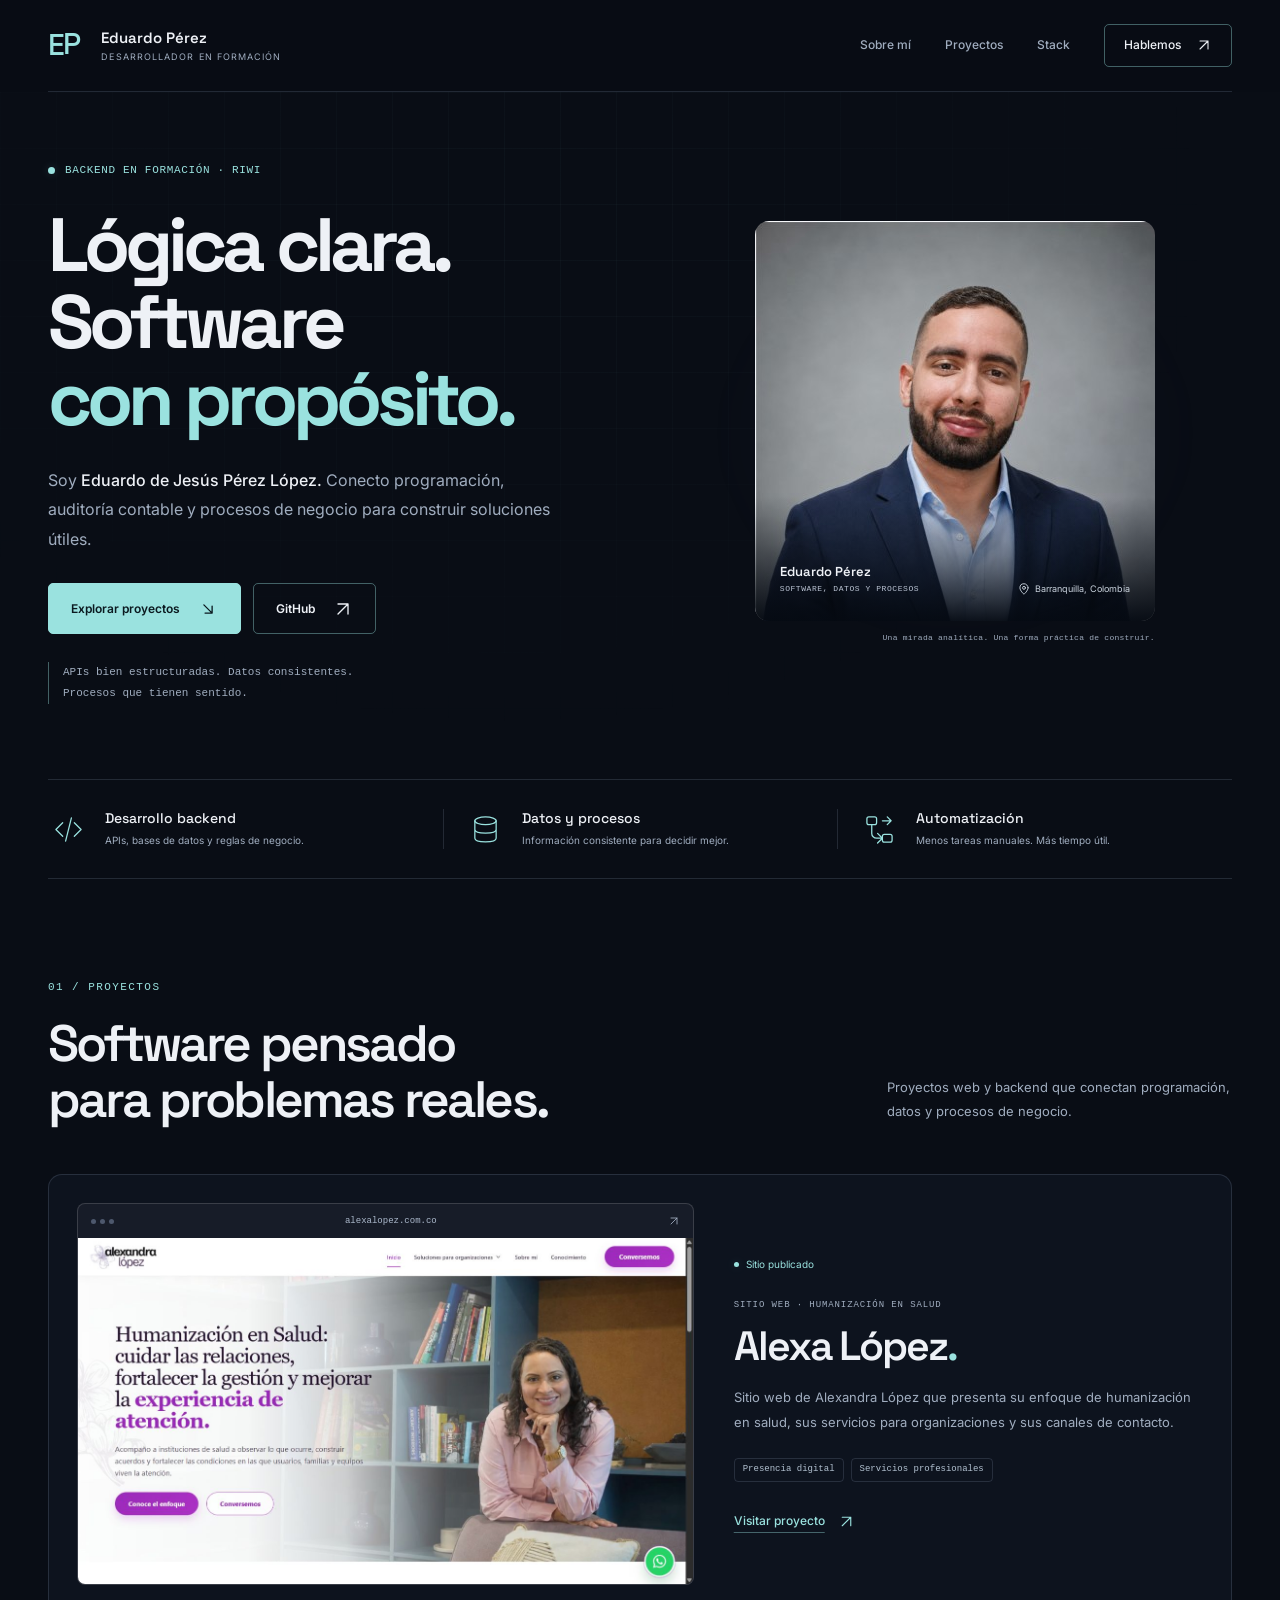
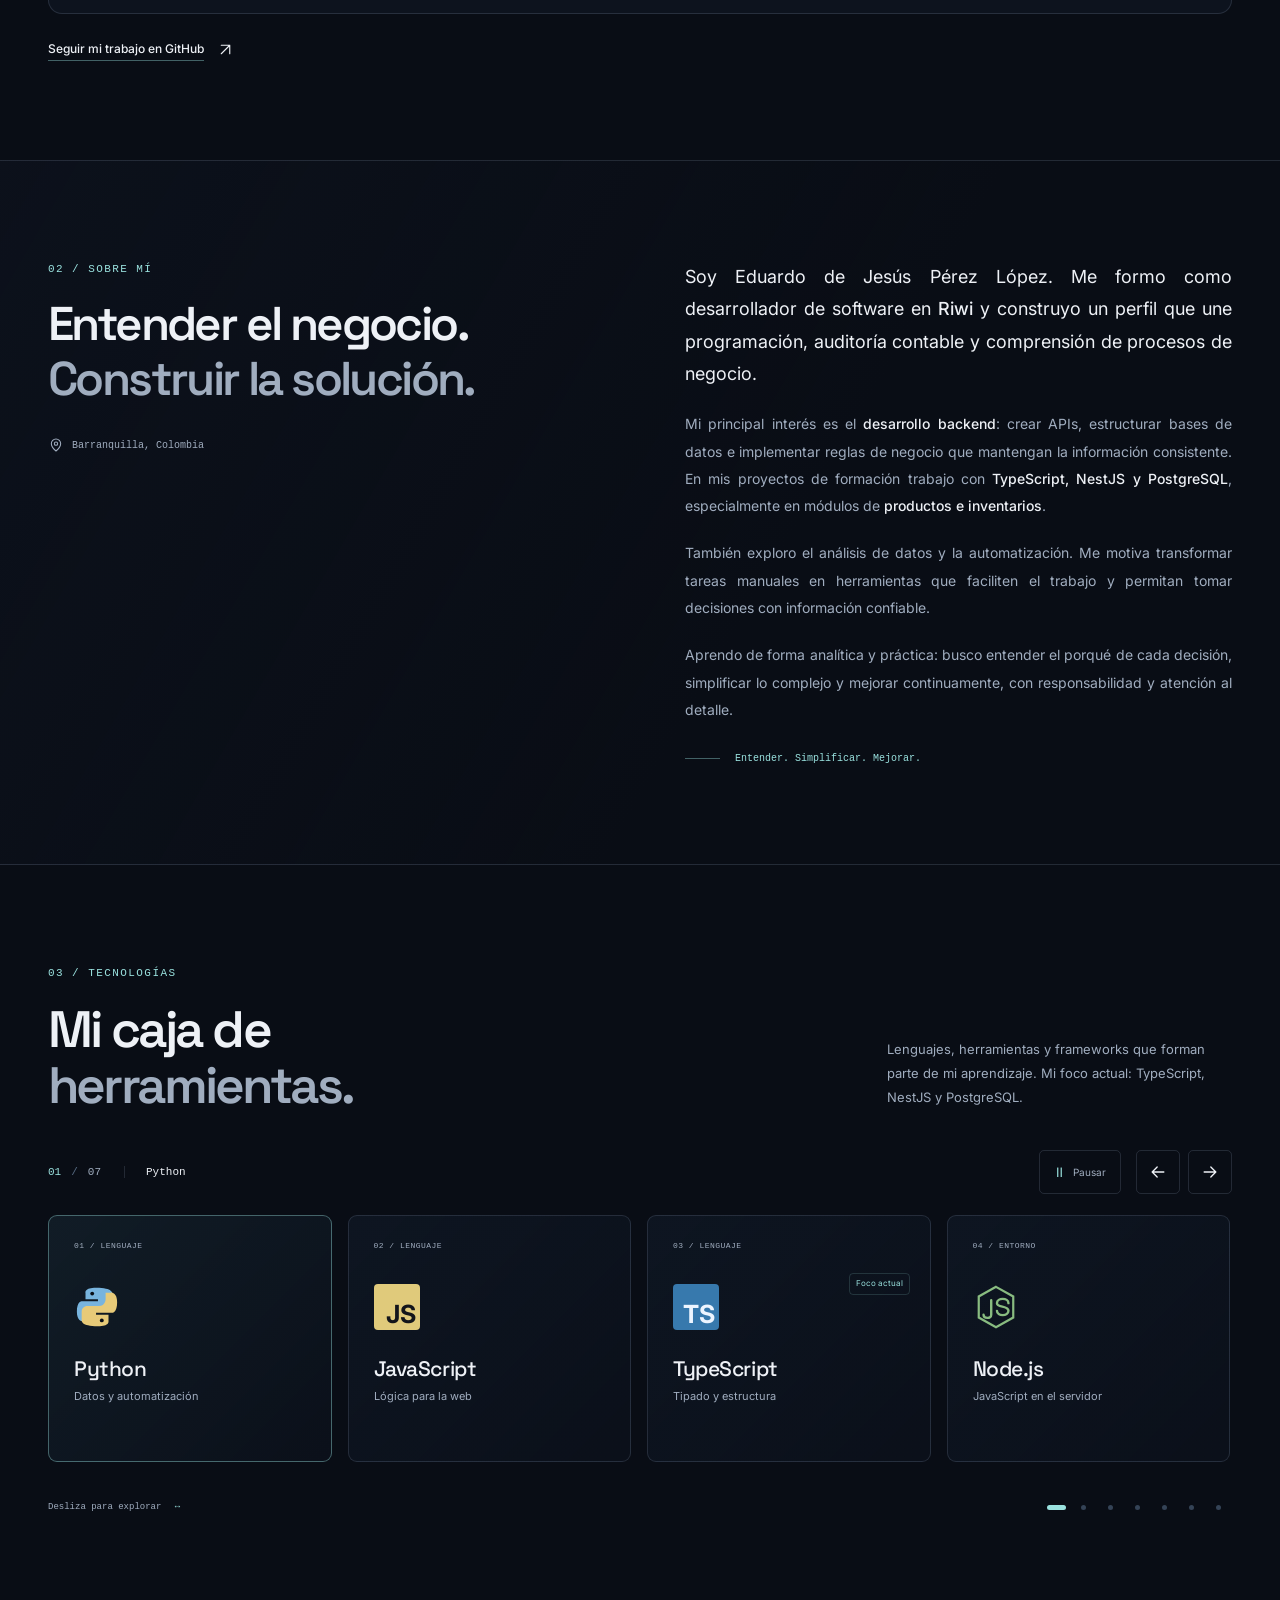
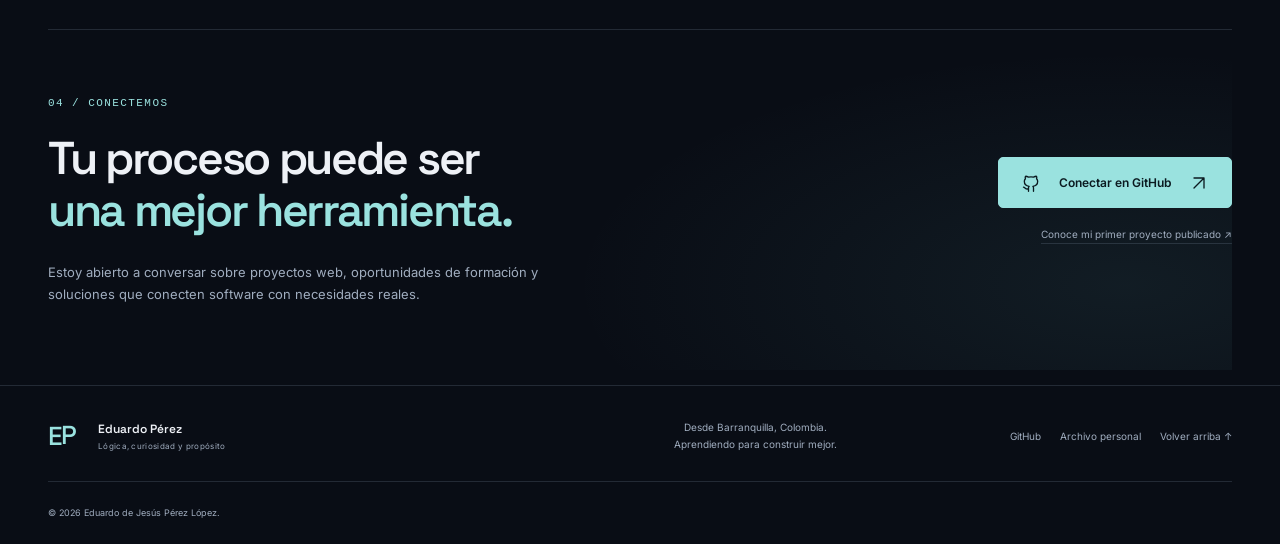
==== commit 1469cfdc: "Justifica los párrafos de la sección sobre mí" ====
--- a/index.html
+++ b/index.html
@@ -16,7 +16,7 @@
     <link rel="preconnect" href="https://fonts.googleapis.com">
     <link rel="preconnect" href="https://fonts.gstatic.com" crossorigin>
     <link href="https://fonts.googleapis.com/css2?family=Inter:wght@400;500;600;700;800&family=Space+Grotesk:wght@400;500;600;700&display=swap" rel="stylesheet">
-    <link rel="stylesheet" href="./src/css/portfolio.css?v=20261027-retrato-compacto">
+    <link rel="stylesheet" href="./src/css/portfolio.css?v=20261028-justificado">
     <script src="./src/js/main.js?v=20261027" defer></script>
 </head>
 <body>
--- a/src/css/portfolio.css
+++ b/src/css/portfolio.css
@@ -995,6 +995,10 @@
     color: var(--muted);
     font-size: 14px;
     line-height: 1.95;
+    text-align: justify;
+    text-align-last: start;
+    -webkit-hyphens: auto;
+    hyphens: auto;
 }
 
 .profile-copy strong {
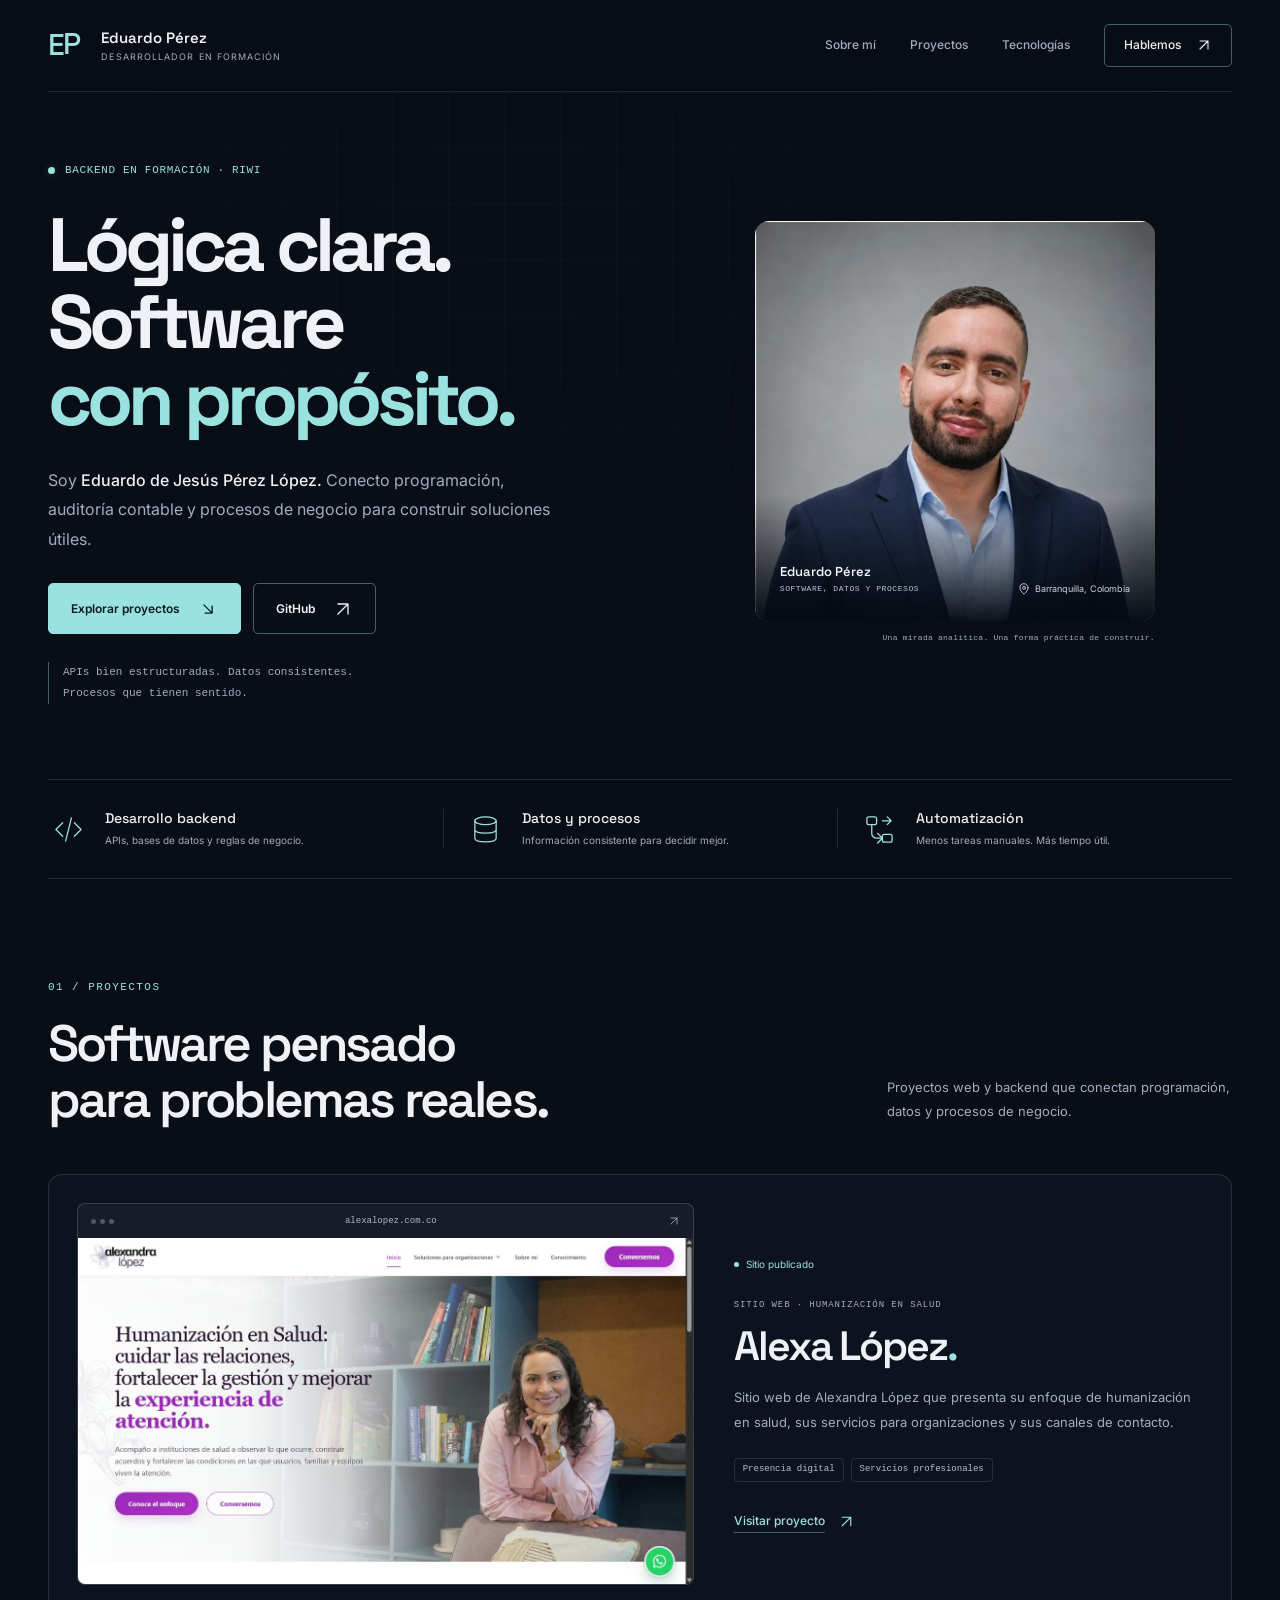
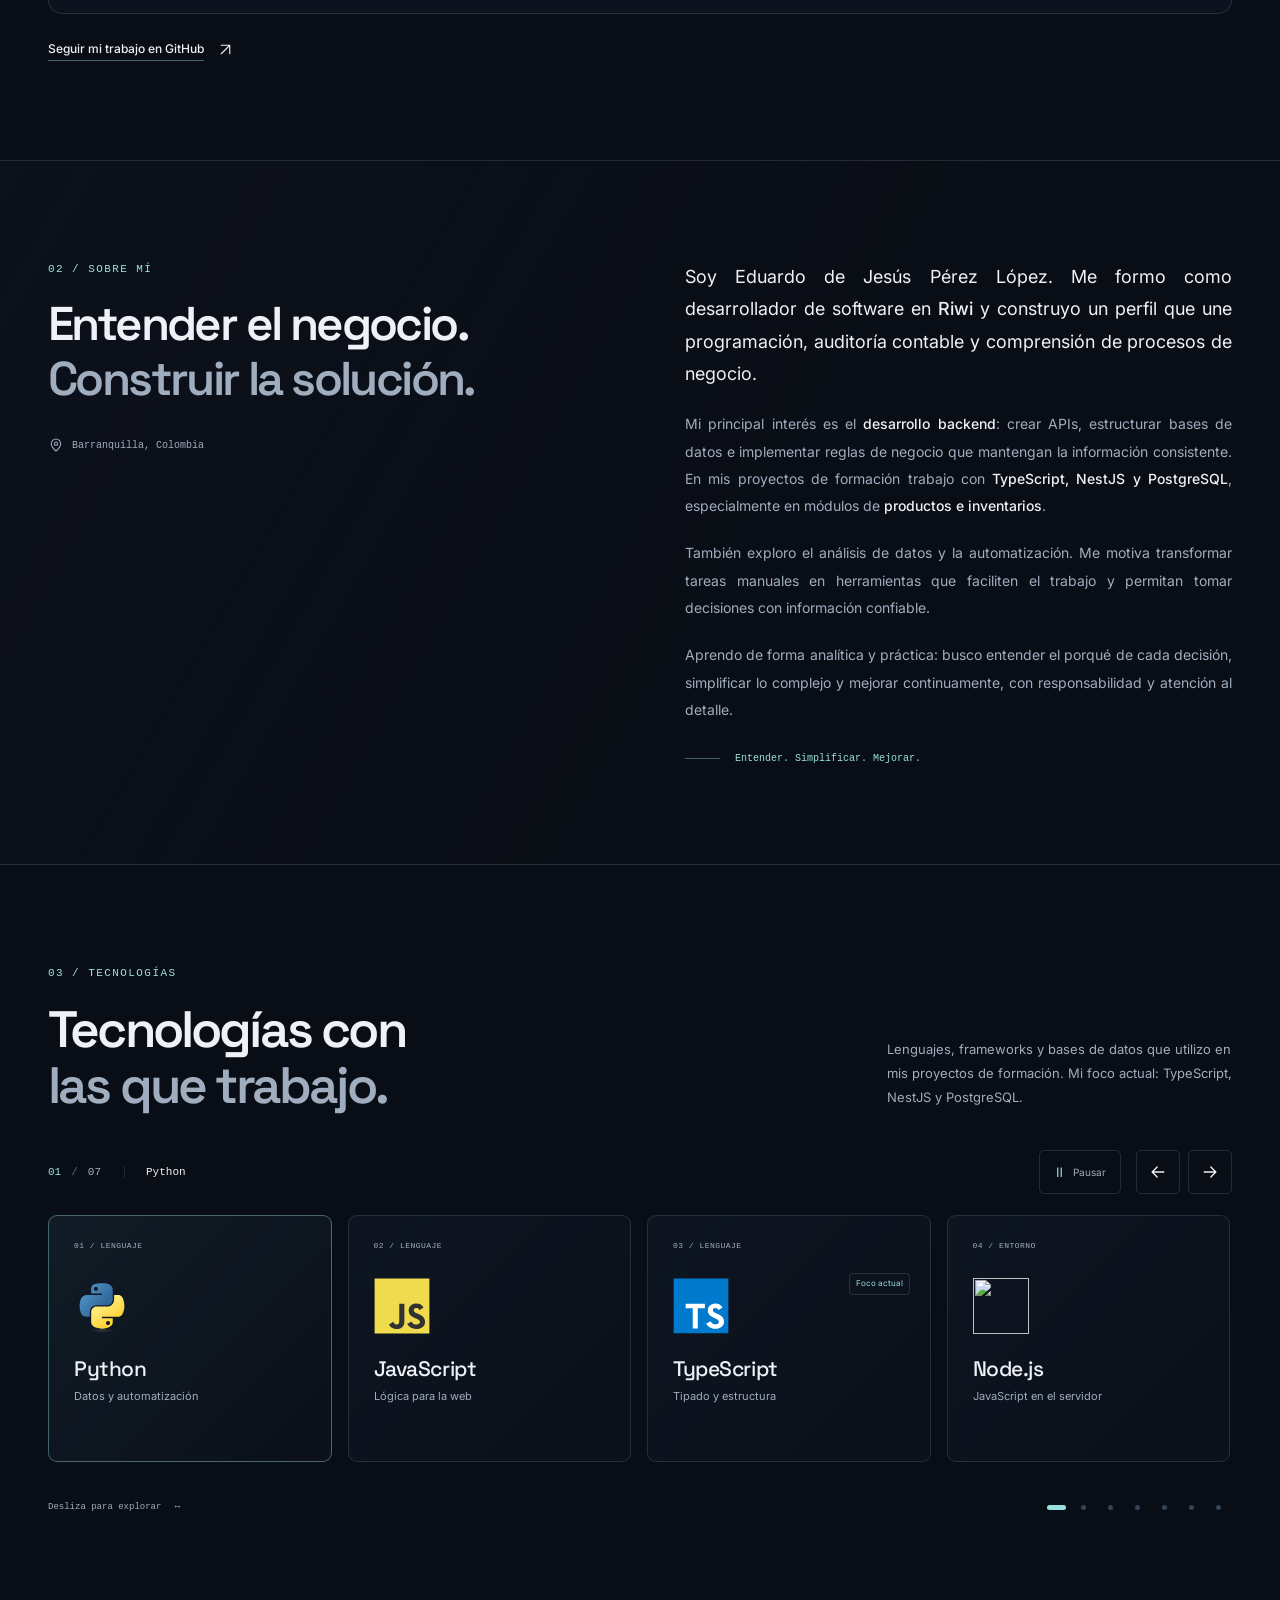
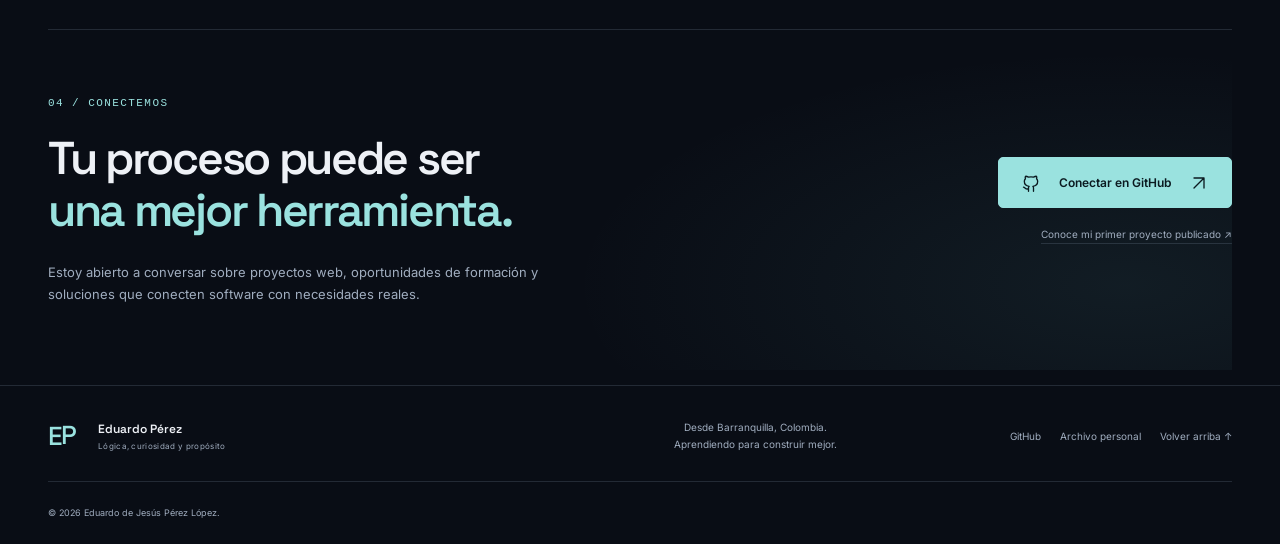
==== commit a42469be: "Renueva los iconos y la sección de tecnologías" ====
--- a/index.html
+++ b/index.html
@@ -16,7 +16,7 @@
     <link rel="preconnect" href="https://fonts.googleapis.com">
     <link rel="preconnect" href="https://fonts.gstatic.com" crossorigin>
     <link href="https://fonts.googleapis.com/css2?family=Inter:wght@400;500;600;700;800&family=Space+Grotesk:wght@400;500;600;700&display=swap" rel="stylesheet">
-    <link rel="stylesheet" href="./src/css/portfolio.css?v=20261028-justificado">
+    <link rel="stylesheet" href="./src/css/portfolio.css?v=20261028-tecnologias">
     <script src="./src/js/main.js?v=20261027" defer></script>
 </head>
 <body>
@@ -31,11 +31,6 @@
             <symbol id="icon-flow" viewBox="0 0 32 32"><rect x="3" y="3" width="10" height="8" rx="2"/><rect x="19" y="21" width="10" height="8" rx="2"/><path d="M8 11v9a5 5 0 0 0 5 5h6m-5-5 5 5-5 5M19 7h9m-4-4 4 4-4 4"/></symbol>
             <symbol id="icon-pin" viewBox="0 0 24 24"><path d="M19 10c0 5-7 11-7 11S5 15 5 10a7 7 0 1 1 14 0Z"/><circle cx="12" cy="10" r="2.5"/></symbol>
             <symbol id="icon-github" viewBox="0 0 24 24"><path d="M9 19c-4 1-4-2-6-2m12 5v-4c0-1-.3-1.6-.8-2 3-.3 5.8-1.5 5.8-6A4.7 4.7 0 0 0 18.7 7 4.4 4.4 0 0 0 18.6 4S17.5 3.7 15 5a11 11 0 0 0-6 0C6.5 3.7 5.4 4 5.4 4A4.4 4.4 0 0 0 5.3 7 4.7 4.7 0 0 0 4 10c0 4.5 2.8 5.7 5.8 6-.5.4-.8 1-.8 2v4"/></symbol>
-            <symbol id="tech-python" viewBox="0 0 48 48"><path fill="#78b4de" d="M23 4C11 4 12 9 12 9v7h13v2H8s-5 0-5 11 7 10 7 10h5v-7s0-7 7-7h12s6 0 6-6V10s1-6-17-6Z"/><path fill="#e7ca78" d="M25 44c12 0 11-5 11-5v-7H23v-2h17s5 0 5-11-7-10-7-10h-5v7s0 7-7 7H14s-6 0-6 6v9s-1 6 17 6Z"/><circle fill="#090d15" cx="19" cy="10" r="2"/><circle fill="#090d15" cx="29" cy="38" r="2"/></symbol>
-            <symbol id="tech-node" viewBox="0 0 48 48"><path d="m24 3 18 10v22L24 45 6 35V13Z" fill="none" stroke="#89bc80" stroke-width="2.3"/><path d="M19 17v15c0 5-8 4-8 0m26-12c0-6-12-6-12 0 0 5 12 2 12 8s-12 6-12 0" fill="none" stroke="#89bc80" stroke-width="2.5" stroke-linecap="round"/></symbol>
-            <symbol id="tech-react" viewBox="0 0 48 48"><g fill="none" stroke="#7bcfe9" stroke-width="1.8"><ellipse cx="24" cy="24" rx="22" ry="8"/><ellipse cx="24" cy="24" rx="22" ry="8" transform="rotate(60 24 24)"/><ellipse cx="24" cy="24" rx="22" ry="8" transform="rotate(120 24 24)"/></g><circle cx="24" cy="24" r="4" fill="#7bcfe9"/></symbol>
-            <symbol id="tech-postgres" viewBox="0 0 48 48"><g fill="none" stroke="#8aaed0" stroke-width="2.3" stroke-linecap="round" stroke-linejoin="round"><path d="M13 34C4 31 3 17 8 10s11-6 16-4c9-4 18 1 18 12 0 8-4 16-9 16m-18-6c-6 13 7 13 10 3m-1-17c-8-3-14 2-12 9s8 6 12 1c0 8-2 19 4 20 5 1 6-6 4-15 8-2 9-11 4-15-4-4-9-4-12 0Z"/><path d="M24 14v10m8 5 5 4 6-1"/><circle cx="18" cy="18" r="1"/><circle cx="32" cy="18" r="1"/></g></symbol>
-            <symbol id="tech-nest" viewBox="0 0 48 48"><path fill="#dd6b88" d="M39 10c-2-5-8-6-12-3 4 0 6 2 7 5-8-5-20-1-23 7l-6 5 7 1c-1 6 3 10 9 11-5-4-5-9-2-12-1 7 6 11 12 8-3 7-10 9-17 6 7 9 22 5 26-6 5-12 2-18-1-22Z"/><path d="m17 18 7-2-4 5Z" fill="#090d15"/></symbol>
         </defs>
     </svg>
 
@@ -47,7 +42,7 @@
             </a>
             <button class="menu-toggle" type="button" aria-expanded="false" aria-controls="main-nav" aria-label="Abrir menú de navegación"><span></span><span></span></button>
             <nav id="main-nav" aria-label="Navegación principal">
-                <a href="#perfil">Sobre mí</a><a href="#proyectos">Proyectos</a><a href="#stack">Stack</a>
+                <a href="#perfil">Sobre mí</a><a href="#proyectos">Proyectos</a><a href="#stack">Tecnologías</a>
                 <a class="nav-cta" href="#contacto">Hablemos <svg class="icon" aria-hidden="true"><use href="#icon-external"/></svg></a>
             </nav>
         </div>
@@ -126,8 +121,8 @@
         <section class="section stack-section" id="stack" aria-labelledby="stack-title">
             <div class="container">
                 <div class="section-heading horizontal reveal">
-                    <div><p class="section-index">03 / TECNOLOGÍAS</p><h2 id="stack-title">Mi caja de<br><span>herramientas.</span></h2></div>
-                    <p>Lenguajes, herramientas y frameworks que forman parte de mi aprendizaje. Mi foco actual: TypeScript, NestJS y PostgreSQL.</p>
+                    <div><p class="section-index">03 / TECNOLOGÍAS</p><h2 id="stack-title">Tecnologías con<br><span>las que trabajo.</span></h2></div>
+                    <p>Lenguajes, frameworks y bases de datos que utilizo en mis proyectos de formación. Mi foco actual: TypeScript, NestJS y PostgreSQL.</p>
                 </div>
                 <div class="tech-carousel" role="region" aria-roledescription="carrusel" aria-label="Tecnologías de mi aprendizaje">
                     <div class="carousel-toolbar" hidden>
@@ -139,13 +134,13 @@
                         </div>
                     </div>
                     <ul class="tech-track" id="tech-track" tabindex="0" aria-label="Python, JavaScript, TypeScript, Node.js, React, PostgreSQL y NestJS">
-                        <li class="tech-card" data-tech="Python"><span class="tech-number">01 / LENGUAJE</span><svg class="tech-logo" aria-hidden="true"><use href="#tech-python"/></svg><h3>Python</h3><p>Datos y automatización</p></li>
-                        <li class="tech-card" data-tech="JavaScript"><span class="tech-number">02 / LENGUAJE</span><span class="tech-letter tech-js" aria-hidden="true">JS</span><h3>JavaScript</h3><p>Lógica para la web</p></li>
-                        <li class="tech-card" data-tech="TypeScript"><span class="tech-number">03 / LENGUAJE</span><span class="tech-letter tech-ts" aria-hidden="true">TS</span><h3>TypeScript</h3><p>Tipado y estructura</p><span class="tech-focus">Foco actual</span></li>
-                        <li class="tech-card" data-tech="Node.js"><span class="tech-number">04 / ENTORNO</span><svg class="tech-logo" aria-hidden="true"><use href="#tech-node"/></svg><h3>Node.js</h3><p>JavaScript en el servidor</p></li>
-                        <li class="tech-card" data-tech="React"><span class="tech-number">05 / BIBLIOTECA</span><svg class="tech-logo" aria-hidden="true"><use href="#tech-react"/></svg><h3>React</h3><p>Interfaces por componentes</p></li>
-                        <li class="tech-card" data-tech="PostgreSQL"><span class="tech-number">06 / BASE DE DATOS</span><svg class="tech-logo" aria-hidden="true"><use href="#tech-postgres"/></svg><h3>PostgreSQL</h3><p>Información relacional</p><span class="tech-focus">Foco actual</span></li>
-                        <li class="tech-card" data-tech="NestJS"><span class="tech-number">07 / FRAMEWORK</span><svg class="tech-logo" aria-hidden="true"><use href="#tech-nest"/></svg><h3>NestJS</h3><p>APIs con una base modular</p><span class="tech-focus">Foco actual</span></li>
+                        <li class="tech-card" data-tech="Python"><span class="tech-number">01 / LENGUAJE</span><img class="tech-logo" src="./public/img/technologies/python.svg" alt="" width="56" height="56" loading="lazy" decoding="async"><h3>Python</h3><p>Datos y automatización</p></li>
+                        <li class="tech-card" data-tech="JavaScript"><span class="tech-number">02 / LENGUAJE</span><img class="tech-logo" src="./public/img/technologies/javascript.svg" alt="" width="56" height="56" loading="lazy" decoding="async"><h3>JavaScript</h3><p>Lógica para la web</p></li>
+                        <li class="tech-card" data-tech="TypeScript"><span class="tech-number">03 / LENGUAJE</span><img class="tech-logo" src="./public/img/technologies/typescript.svg" alt="" width="56" height="56" loading="lazy" decoding="async"><h3>TypeScript</h3><p>Tipado y estructura</p><span class="tech-focus">Foco actual</span></li>
+                        <li class="tech-card" data-tech="Node.js"><span class="tech-number">04 / ENTORNO</span><img class="tech-logo" src="./public/img/technologies/nodejs.svg" alt="" width="56" height="56" loading="lazy" decoding="async"><h3>Node.js</h3><p>JavaScript en el servidor</p></li>
+                        <li class="tech-card" data-tech="React"><span class="tech-number">05 / BIBLIOTECA</span><img class="tech-logo" src="./public/img/technologies/react.svg" alt="" width="56" height="56" loading="lazy" decoding="async"><h3>React</h3><p>Interfaces por componentes</p></li>
+                        <li class="tech-card" data-tech="PostgreSQL"><span class="tech-number">06 / BASE DE DATOS</span><img class="tech-logo" src="./public/img/technologies/postgresql.svg" alt="" width="56" height="56" loading="lazy" decoding="async"><h3>PostgreSQL</h3><p>Información relacional</p><span class="tech-focus">Foco actual</span></li>
+                        <li class="tech-card" data-tech="NestJS"><span class="tech-number">07 / FRAMEWORK</span><img class="tech-logo" src="./public/img/technologies/nestjs.svg" alt="" width="56" height="56" loading="lazy" decoding="async"><h3>NestJS</h3><p>APIs con una base modular</p><span class="tech-focus">Foco actual</span></li>
                     </ul>
                     <div class="carousel-bottom"><span>Desliza para explorar <span aria-hidden="true">↔</span></span><span class="carousel-status sr-only" aria-live="off" aria-atomic="true">Python, tecnología 1 de 7</span><div class="carousel-dots" aria-label="Elegir tecnología" hidden></div></div>
                 </div>
--- a/src/css/portfolio.css
+++ b/src/css/portfolio.css
@@ -1004,6 +1004,8 @@
 .profile-copy strong {
     color: var(--text);
     font-weight: 500;
+    -webkit-hyphens: none;
+    hyphens: none;
 }
 
 .profile-copy .profile-intro {
@@ -1154,29 +1156,12 @@
     letter-spacing: .06em;
 }
 
-.tech-logo,.tech-letter {
+.tech-logo {
     display: block;
-    width: 46px;
-    height: 46px;
-    margin: 34px 0 25px;
-}
-
-.tech-letter {
-    display: grid;
-    place-items: end;
-    padding: 3px 4px;
-    border-radius: 4px;
-    font: 700 25px/1 var(--body);
-}
-
-.tech-js {
-    color: #13151b;
-    background: #e0ca7b;
-}
-
-.tech-ts {
-    color: #edf5ff;
-    background: #3779ad;
+    width: 56px;
+    height: 56px;
+    margin: 28px 0 21px;
+    object-fit: contain;
 }
 
 .tech-card h3 {
@@ -1939,10 +1924,10 @@
     .tech-number {
         font-size: 7px;
     }
-    .tech-logo,.tech-letter {
-        margin-block: 33px 24px;
-        width: 40px;
-        height: 40px;
+    .tech-logo {
+        margin-block: 29px 20px;
+        width: 48px;
+        height: 48px;
     }
     .tech-card h3 {
         font-size: 18px;
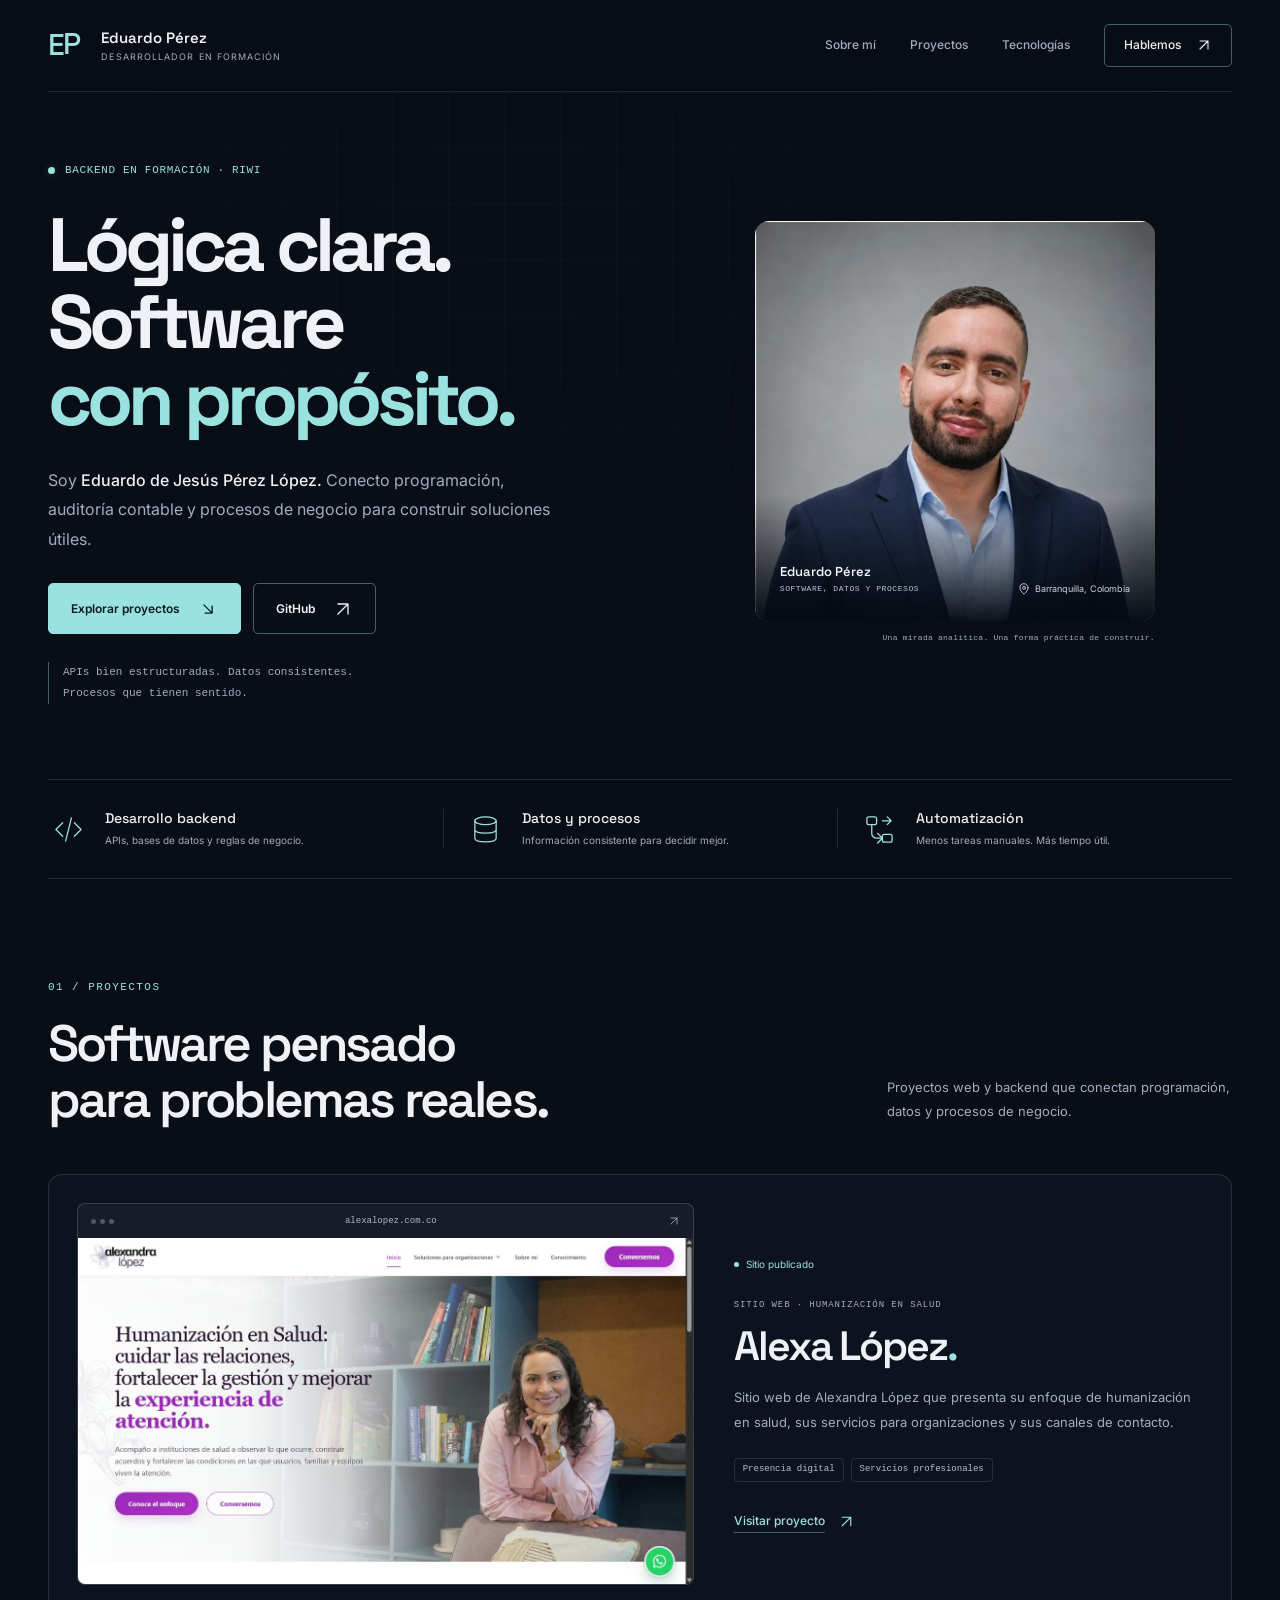
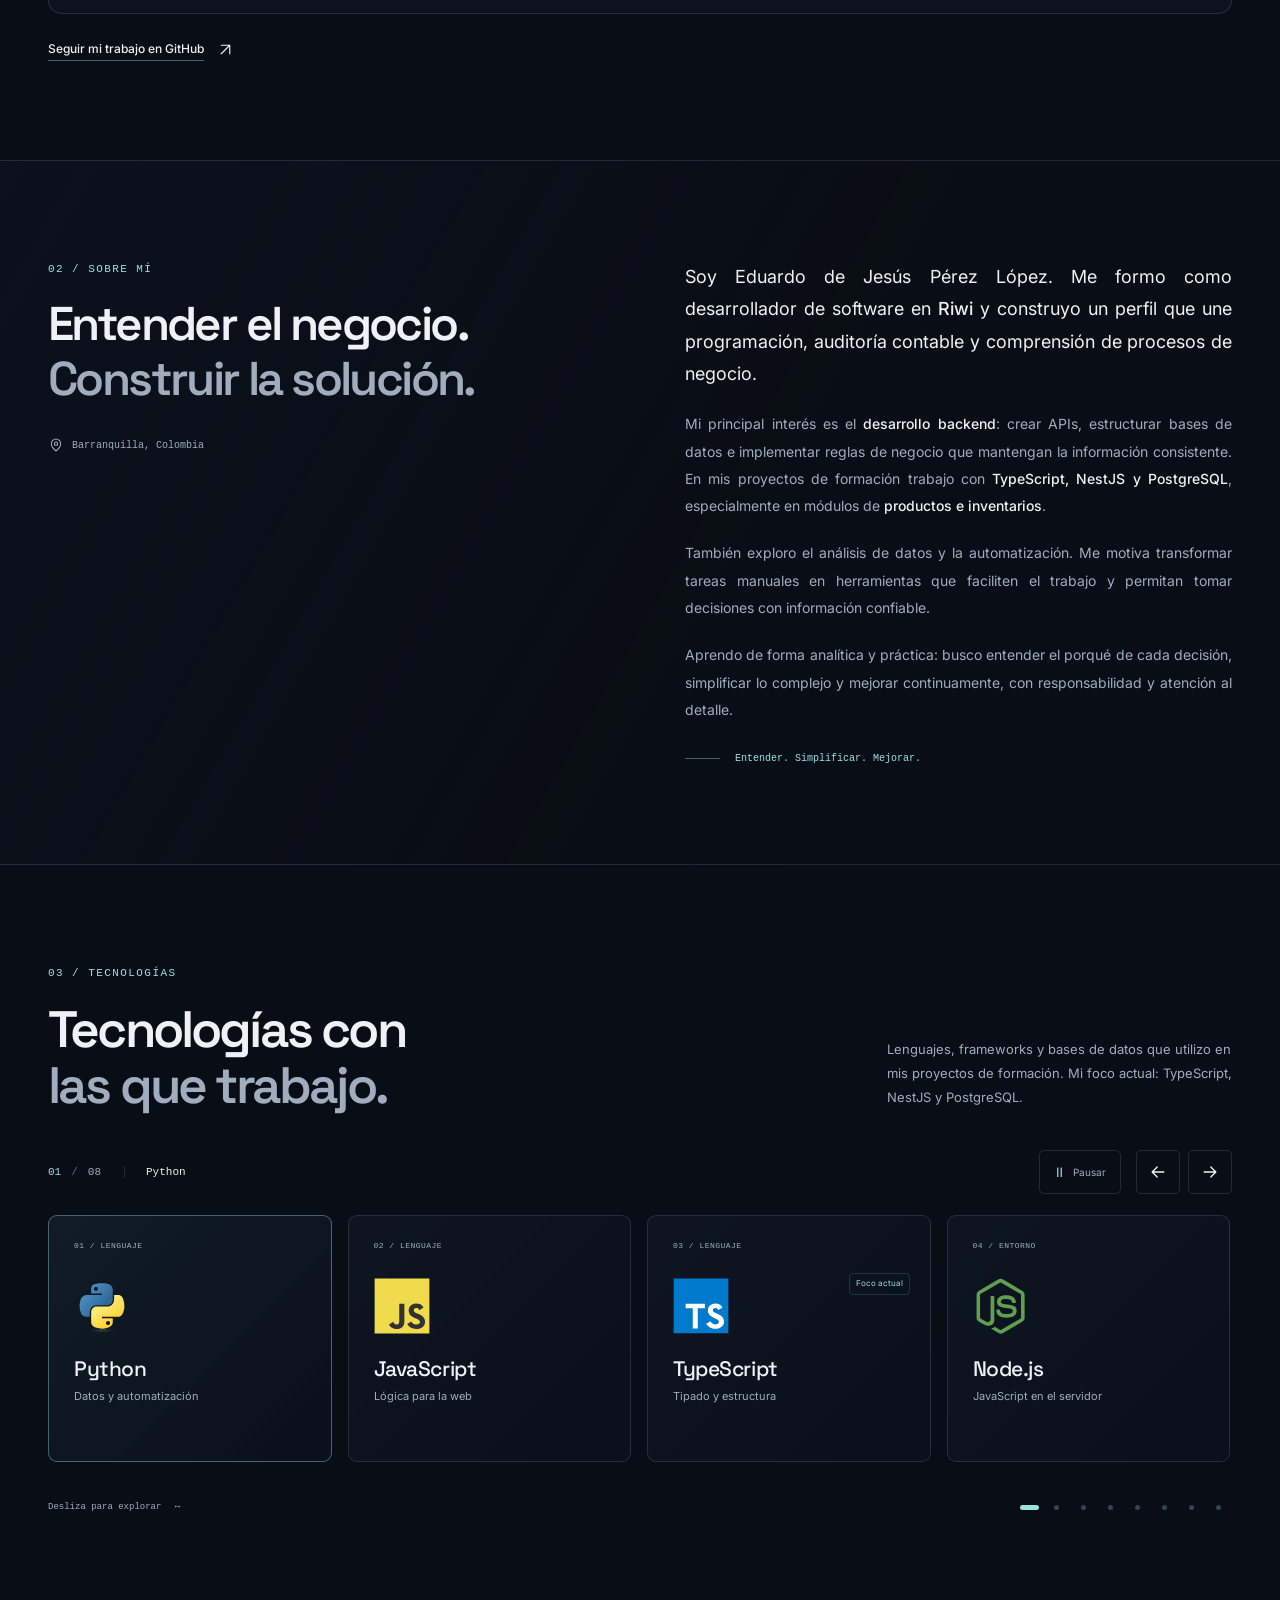
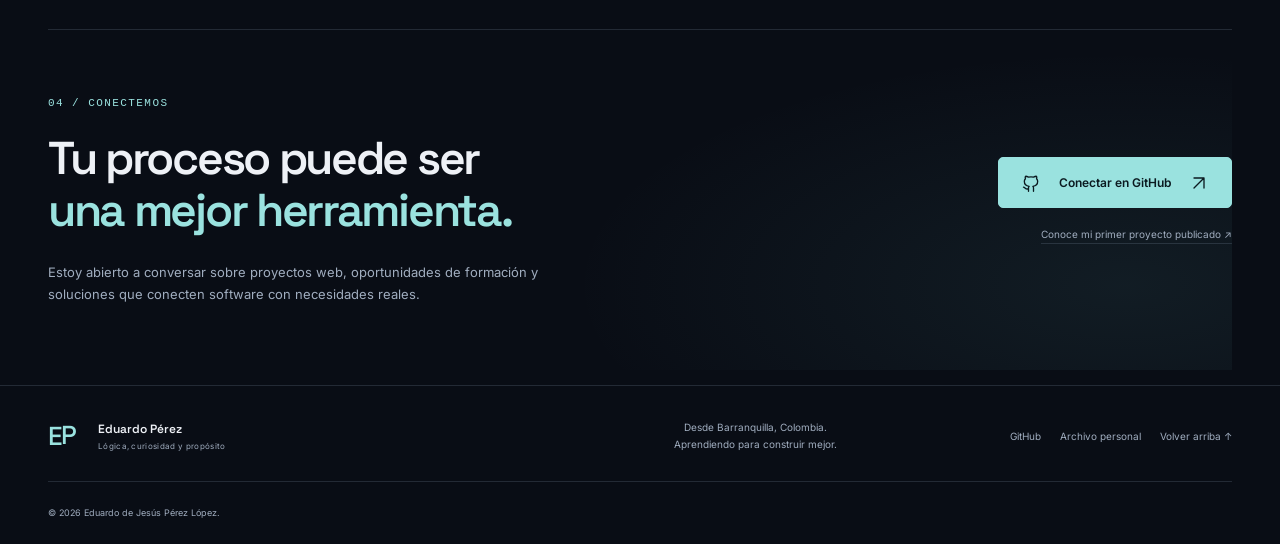
==== commit aad9d1dd: "Mejora el logo de Node.js e incorpora MySQL al carrusel" ====
--- a/index.html
+++ b/index.html
@@ -16,8 +16,8 @@
     <link rel="preconnect" href="https://fonts.googleapis.com">
     <link rel="preconnect" href="https://fonts.gstatic.com" crossorigin>
     <link href="https://fonts.googleapis.com/css2?family=Inter:wght@400;500;600;700;800&family=Space+Grotesk:wght@400;500;600;700&display=swap" rel="stylesheet">
-    <link rel="stylesheet" href="./src/css/portfolio.css?v=20261028-tecnologias">
-    <script src="./src/js/main.js?v=20261027" defer></script>
+    <link rel="stylesheet" href="./src/css/portfolio.css?v=20261028-mysql">
+    <script src="./src/js/main.js?v=20261028-mysql" defer></script>
 </head>
 <body>
     <a class="skip-link" href="#contenido">Saltar al contenido</a>
@@ -126,23 +126,24 @@
                 </div>
                 <div class="tech-carousel" role="region" aria-roledescription="carrusel" aria-label="Tecnologías de mi aprendizaje">
                     <div class="carousel-toolbar" hidden>
-                        <p><span class="carousel-index">01</span><span class="carousel-separator">/</span>07 <span class="carousel-current">Python</span></p>
+                        <p><span class="carousel-index">01</span><span class="carousel-separator">/</span><span class="carousel-total">08</span> <span class="carousel-current">Python</span></p>
                         <div class="carousel-controls">
                             <button class="carousel-play" type="button" aria-label="Pausar carrusel" aria-controls="tech-track"><span class="play-icon" aria-hidden="true">Ⅱ</span><span class="play-label">Pausar</span></button>
                             <button class="carousel-prev icon-button" type="button" aria-label="Tecnología anterior" aria-controls="tech-track"><svg class="icon" aria-hidden="true"><use href="#icon-arrow"/></svg></button>
                             <button class="carousel-next icon-button" type="button" aria-label="Tecnología siguiente" aria-controls="tech-track"><svg class="icon" aria-hidden="true"><use href="#icon-arrow"/></svg></button>
                         </div>
                     </div>
-                    <ul class="tech-track" id="tech-track" tabindex="0" aria-label="Python, JavaScript, TypeScript, Node.js, React, PostgreSQL y NestJS">
+                    <ul class="tech-track" id="tech-track" tabindex="0" aria-label="Python, JavaScript, TypeScript, Node.js, React, PostgreSQL, MySQL y NestJS">
                         <li class="tech-card" data-tech="Python"><span class="tech-number">01 / LENGUAJE</span><img class="tech-logo" src="./public/img/technologies/python.svg" alt="" width="56" height="56" loading="lazy" decoding="async"><h3>Python</h3><p>Datos y automatización</p></li>
                         <li class="tech-card" data-tech="JavaScript"><span class="tech-number">02 / LENGUAJE</span><img class="tech-logo" src="./public/img/technologies/javascript.svg" alt="" width="56" height="56" loading="lazy" decoding="async"><h3>JavaScript</h3><p>Lógica para la web</p></li>
                         <li class="tech-card" data-tech="TypeScript"><span class="tech-number">03 / LENGUAJE</span><img class="tech-logo" src="./public/img/technologies/typescript.svg" alt="" width="56" height="56" loading="lazy" decoding="async"><h3>TypeScript</h3><p>Tipado y estructura</p><span class="tech-focus">Foco actual</span></li>
-                        <li class="tech-card" data-tech="Node.js"><span class="tech-number">04 / ENTORNO</span><img class="tech-logo" src="./public/img/technologies/nodejs.svg" alt="" width="56" height="56" loading="lazy" decoding="async"><h3>Node.js</h3><p>JavaScript en el servidor</p></li>
+                        <li class="tech-card" data-tech="Node.js"><span class="tech-number">04 / ENTORNO</span><img class="tech-logo" src="./public/img/technologies/nodejs-js.svg" alt="" width="56" height="56" loading="lazy" decoding="async"><h3>Node.js</h3><p>JavaScript en el servidor</p></li>
                         <li class="tech-card" data-tech="React"><span class="tech-number">05 / BIBLIOTECA</span><img class="tech-logo" src="./public/img/technologies/react.svg" alt="" width="56" height="56" loading="lazy" decoding="async"><h3>React</h3><p>Interfaces por componentes</p></li>
                         <li class="tech-card" data-tech="PostgreSQL"><span class="tech-number">06 / BASE DE DATOS</span><img class="tech-logo" src="./public/img/technologies/postgresql.svg" alt="" width="56" height="56" loading="lazy" decoding="async"><h3>PostgreSQL</h3><p>Información relacional</p><span class="tech-focus">Foco actual</span></li>
-                        <li class="tech-card" data-tech="NestJS"><span class="tech-number">07 / FRAMEWORK</span><img class="tech-logo" src="./public/img/technologies/nestjs.svg" alt="" width="56" height="56" loading="lazy" decoding="async"><h3>NestJS</h3><p>APIs con una base modular</p><span class="tech-focus">Foco actual</span></li>
+                        <li class="tech-card" data-tech="MySQL"><span class="tech-number">07 / BASE DE DATOS</span><img class="tech-logo" src="./public/img/technologies/mysql.svg" alt="" width="56" height="56" loading="lazy" decoding="async"><h3>MySQL</h3><p>Consultas y datos relacionales</p></li>
+                        <li class="tech-card" data-tech="NestJS"><span class="tech-number">08 / FRAMEWORK</span><img class="tech-logo" src="./public/img/technologies/nestjs.svg" alt="" width="56" height="56" loading="lazy" decoding="async"><h3>NestJS</h3><p>APIs con una base modular</p><span class="tech-focus">Foco actual</span></li>
                     </ul>
-                    <div class="carousel-bottom"><span>Desliza para explorar <span aria-hidden="true">↔</span></span><span class="carousel-status sr-only" aria-live="off" aria-atomic="true">Python, tecnología 1 de 7</span><div class="carousel-dots" aria-label="Elegir tecnología" hidden></div></div>
+                    <div class="carousel-bottom"><span>Desliza para explorar <span aria-hidden="true">↔</span></span><span class="carousel-status sr-only" aria-live="off" aria-atomic="true">Python, tecnología 1 de 8</span><div class="carousel-dots" aria-label="Elegir tecnología" hidden></div></div>
                 </div>
             </div>
         </section>
--- a/src/css/portfolio.css
+++ b/src/css/portfolio.css
@@ -1164,6 +1164,10 @@
     object-fit: contain;
 }
 
+.tech-card[data-tech="MySQL"] .tech-logo {
+    filter: brightness(2) saturate(.65);
+}
+
 .tech-card h3 {
     margin: 0 0 5px;
     font: 500 21px var(--title);
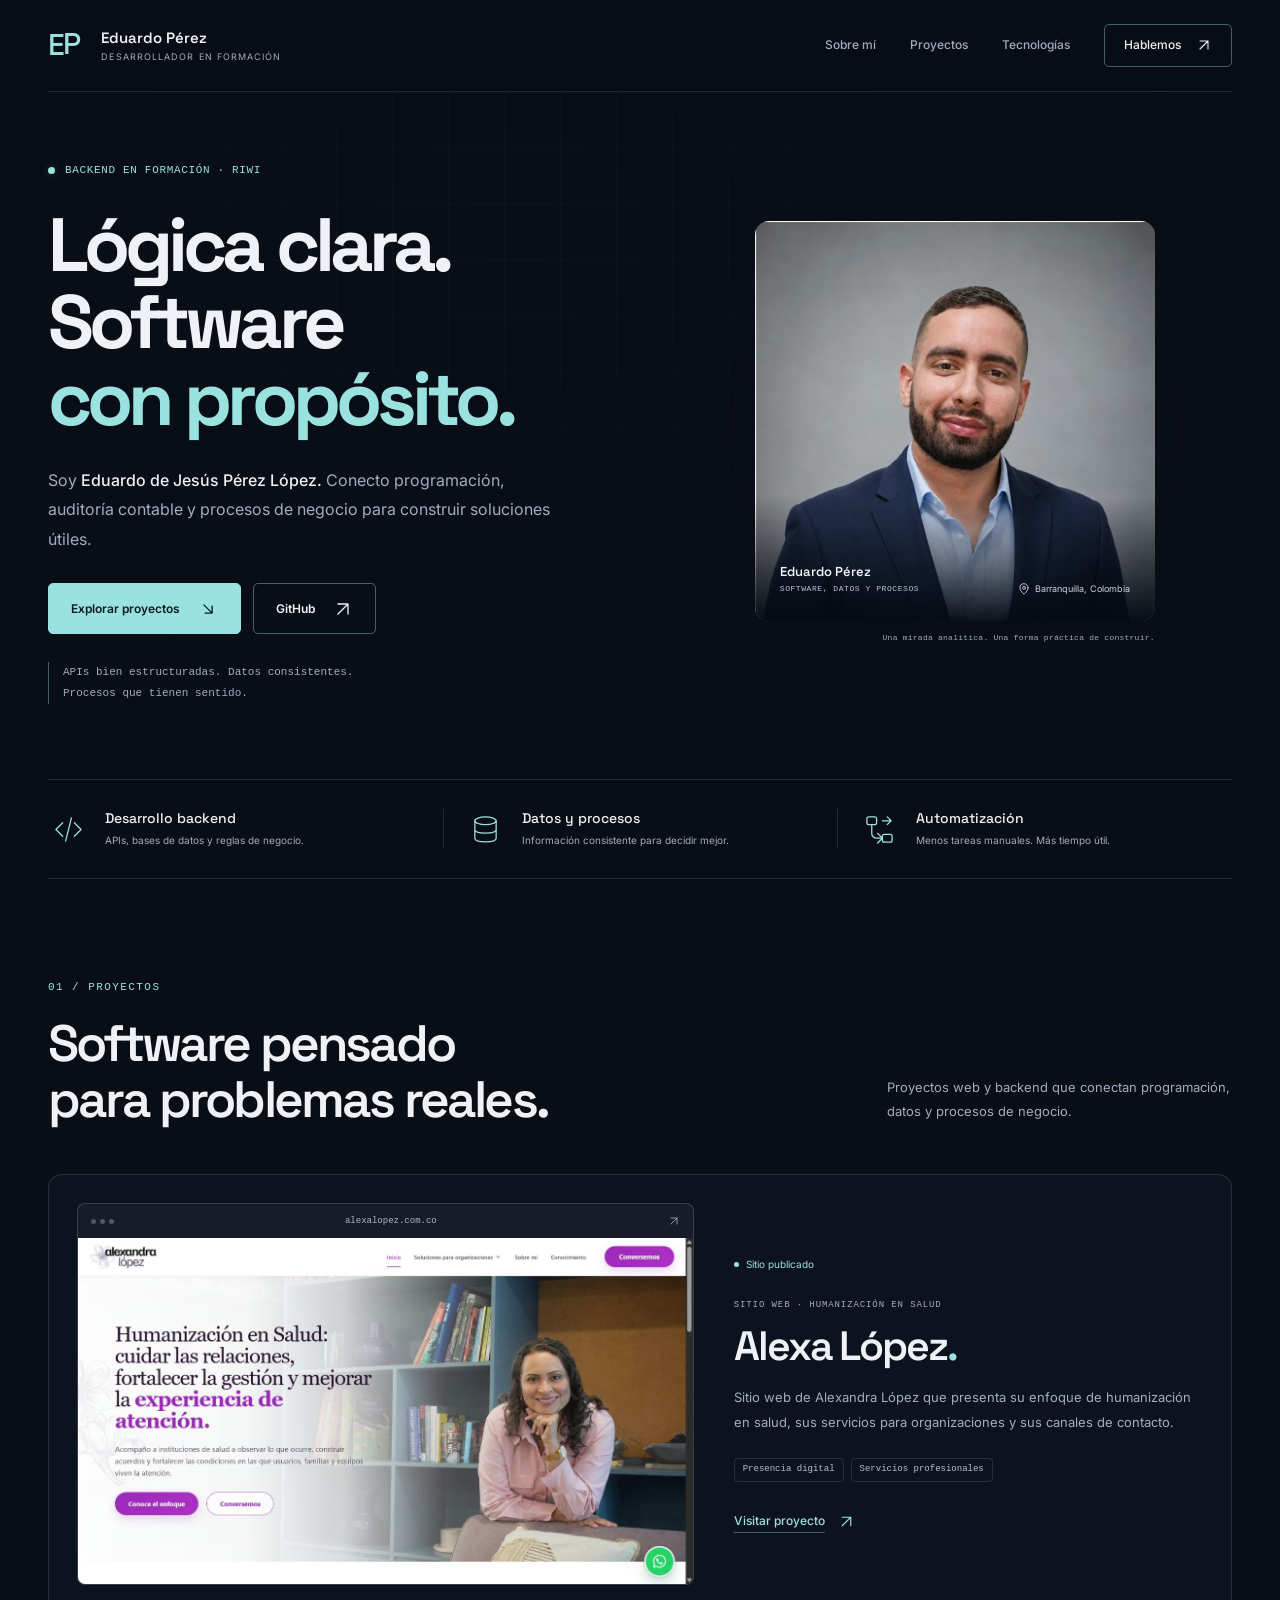
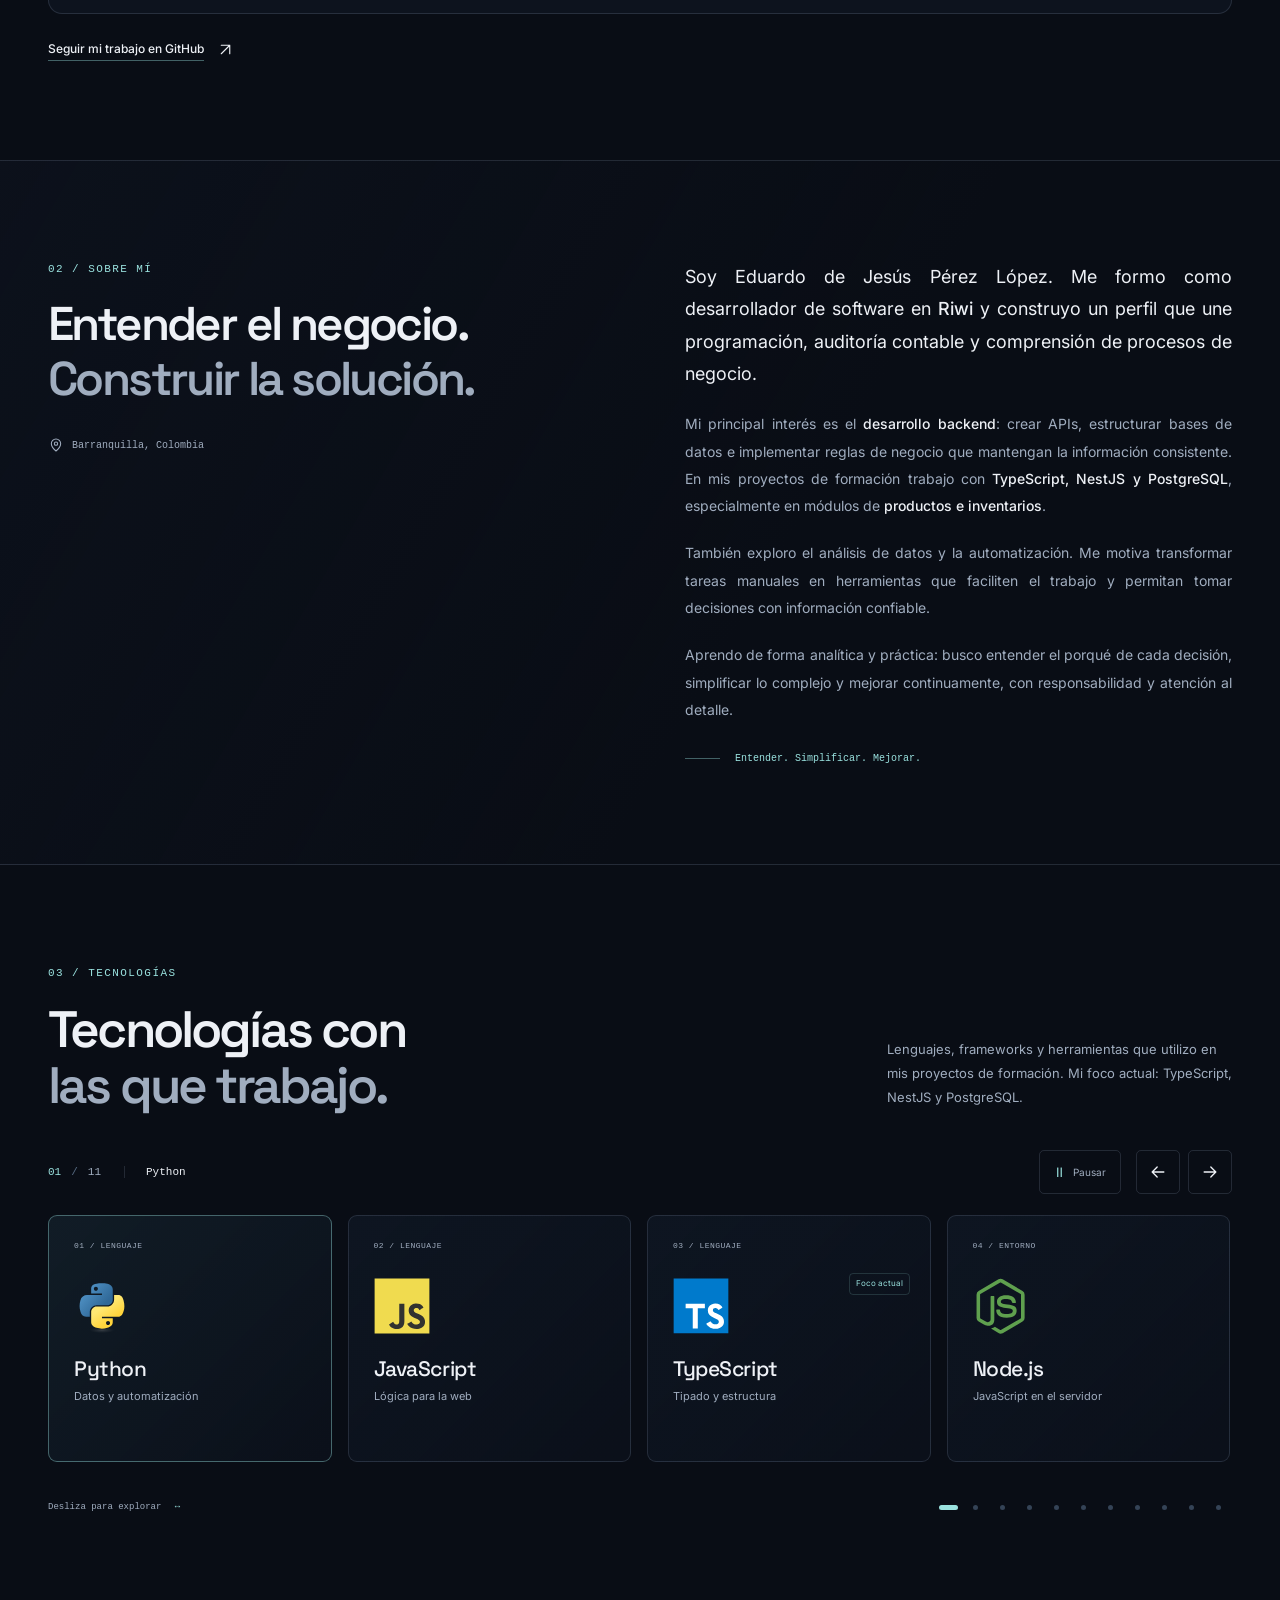
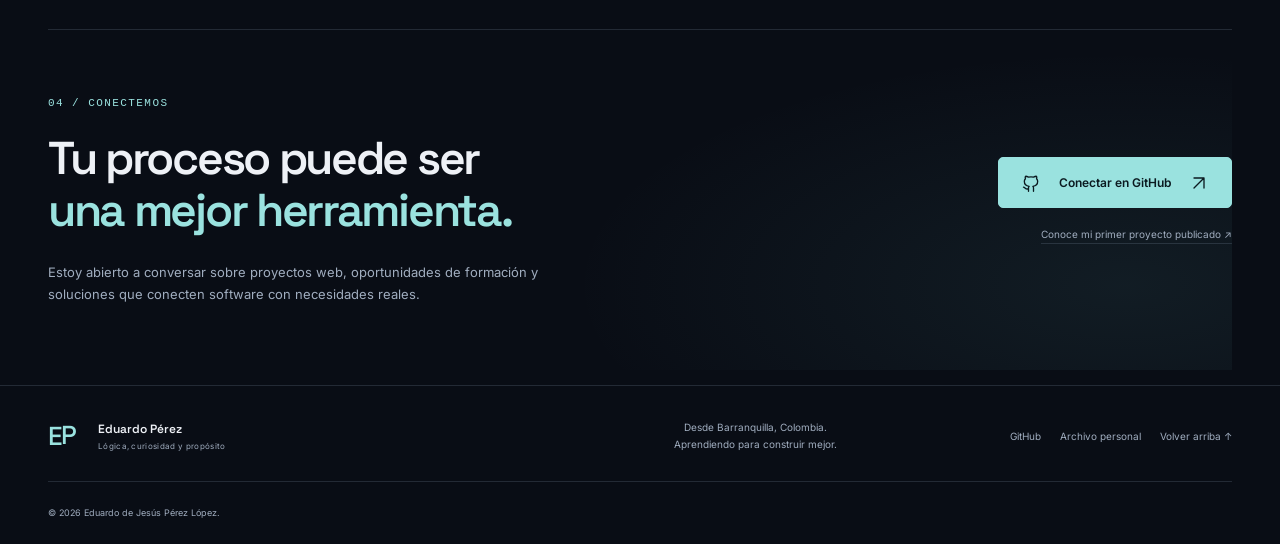
==== commit 6102541d: "Añade TypeORM, Prisma y Zod al carrusel de tecnologías" ====
--- a/index.html
+++ b/index.html
@@ -16,7 +16,7 @@
     <link rel="preconnect" href="https://fonts.googleapis.com">
     <link rel="preconnect" href="https://fonts.gstatic.com" crossorigin>
     <link href="https://fonts.googleapis.com/css2?family=Inter:wght@400;500;600;700;800&family=Space+Grotesk:wght@400;500;600;700&display=swap" rel="stylesheet">
-    <link rel="stylesheet" href="./src/css/portfolio.css?v=20261028-mysql">
+    <link rel="stylesheet" href="./src/css/portfolio.css?v=20261028-orm-zod">
     <script src="./src/js/main.js?v=20261028-mysql" defer></script>
 </head>
 <body>
@@ -122,18 +122,18 @@
             <div class="container">
                 <div class="section-heading horizontal reveal">
                     <div><p class="section-index">03 / TECNOLOGÍAS</p><h2 id="stack-title">Tecnologías con<br><span>las que trabajo.</span></h2></div>
-                    <p>Lenguajes, frameworks y bases de datos que utilizo en mis proyectos de formación. Mi foco actual: TypeScript, NestJS y PostgreSQL.</p>
+                    <p>Lenguajes, frameworks y herramientas que utilizo en mis proyectos de formación. Mi foco actual: TypeScript, NestJS y PostgreSQL.</p>
                 </div>
                 <div class="tech-carousel" role="region" aria-roledescription="carrusel" aria-label="Tecnologías de mi aprendizaje">
                     <div class="carousel-toolbar" hidden>
-                        <p><span class="carousel-index">01</span><span class="carousel-separator">/</span><span class="carousel-total">08</span> <span class="carousel-current">Python</span></p>
+                        <p><span class="carousel-index">01</span><span class="carousel-separator">/</span><span class="carousel-total">11</span> <span class="carousel-current">Python</span></p>
                         <div class="carousel-controls">
                             <button class="carousel-play" type="button" aria-label="Pausar carrusel" aria-controls="tech-track"><span class="play-icon" aria-hidden="true">Ⅱ</span><span class="play-label">Pausar</span></button>
                             <button class="carousel-prev icon-button" type="button" aria-label="Tecnología anterior" aria-controls="tech-track"><svg class="icon" aria-hidden="true"><use href="#icon-arrow"/></svg></button>
                             <button class="carousel-next icon-button" type="button" aria-label="Tecnología siguiente" aria-controls="tech-track"><svg class="icon" aria-hidden="true"><use href="#icon-arrow"/></svg></button>
                         </div>
                     </div>
-                    <ul class="tech-track" id="tech-track" tabindex="0" aria-label="Python, JavaScript, TypeScript, Node.js, React, PostgreSQL, MySQL y NestJS">
+                    <ul class="tech-track" id="tech-track" tabindex="0" aria-label="Python, JavaScript, TypeScript, Node.js, React, PostgreSQL, MySQL, NestJS, TypeORM, Prisma y Zod">
                         <li class="tech-card" data-tech="Python"><span class="tech-number">01 / LENGUAJE</span><img class="tech-logo" src="./public/img/technologies/python.svg" alt="" width="56" height="56" loading="lazy" decoding="async"><h3>Python</h3><p>Datos y automatización</p></li>
                         <li class="tech-card" data-tech="JavaScript"><span class="tech-number">02 / LENGUAJE</span><img class="tech-logo" src="./public/img/technologies/javascript.svg" alt="" width="56" height="56" loading="lazy" decoding="async"><h3>JavaScript</h3><p>Lógica para la web</p></li>
                         <li class="tech-card" data-tech="TypeScript"><span class="tech-number">03 / LENGUAJE</span><img class="tech-logo" src="./public/img/technologies/typescript.svg" alt="" width="56" height="56" loading="lazy" decoding="async"><h3>TypeScript</h3><p>Tipado y estructura</p><span class="tech-focus">Foco actual</span></li>
@@ -142,8 +142,11 @@
                         <li class="tech-card" data-tech="PostgreSQL"><span class="tech-number">06 / BASE DE DATOS</span><img class="tech-logo" src="./public/img/technologies/postgresql.svg" alt="" width="56" height="56" loading="lazy" decoding="async"><h3>PostgreSQL</h3><p>Información relacional</p><span class="tech-focus">Foco actual</span></li>
                         <li class="tech-card" data-tech="MySQL"><span class="tech-number">07 / BASE DE DATOS</span><img class="tech-logo" src="./public/img/technologies/mysql.svg" alt="" width="56" height="56" loading="lazy" decoding="async"><h3>MySQL</h3><p>Consultas y datos relacionales</p></li>
                         <li class="tech-card" data-tech="NestJS"><span class="tech-number">08 / FRAMEWORK</span><img class="tech-logo" src="./public/img/technologies/nestjs.svg" alt="" width="56" height="56" loading="lazy" decoding="async"><h3>NestJS</h3><p>APIs con una base modular</p><span class="tech-focus">Foco actual</span></li>
+                        <li class="tech-card" data-tech="TypeORM"><span class="tech-number">09 / ORM</span><img class="tech-logo" src="./public/img/technologies/typeorm.svg" alt="" width="56" height="56" loading="lazy" decoding="async"><h3>TypeORM</h3><p>Entidades y repositorios</p></li>
+                        <li class="tech-card" data-tech="Prisma"><span class="tech-number">10 / ORM</span><img class="tech-logo" src="./public/img/technologies/prisma.svg" alt="" width="56" height="56" loading="lazy" decoding="async"><h3>Prisma</h3><p>Modelos y consultas tipadas</p></li>
+                        <li class="tech-card" data-tech="Zod"><span class="tech-number">11 / VALIDACIÓN</span><img class="tech-logo" src="./public/img/technologies/zod.svg" alt="" width="56" height="56" loading="lazy" decoding="async"><h3>Zod</h3><p>Validación por esquemas</p></li>
                     </ul>
-                    <div class="carousel-bottom"><span>Desliza para explorar <span aria-hidden="true">↔</span></span><span class="carousel-status sr-only" aria-live="off" aria-atomic="true">Python, tecnología 1 de 8</span><div class="carousel-dots" aria-label="Elegir tecnología" hidden></div></div>
+                    <div class="carousel-bottom"><span>Desliza para explorar <span aria-hidden="true">↔</span></span><span class="carousel-status sr-only" aria-live="off" aria-atomic="true">Python, tecnología 1 de 11</span><div class="carousel-dots" aria-label="Elegir tecnología" hidden></div></div>
                 </div>
             </div>
         </section>
--- a/src/css/portfolio.css
+++ b/src/css/portfolio.css
@@ -1168,6 +1168,10 @@
     filter: brightness(2) saturate(.65);
 }
 
+.tech-card[data-tech="Prisma"] .tech-logo {
+    filter: brightness(0) invert(1);
+}
+
 .tech-card h3 {
     margin: 0 0 5px;
     font: 500 21px var(--title);
@@ -1946,7 +1950,12 @@
         padding: 2px 4px;
     }
     .carousel-bottom {
-        gap: 7px;
+        flex-wrap: wrap;
+        gap: 0;
+    }
+    .carousel-dots {
+        flex-basis: 100%;
+        justify-content: flex-end;
     }
     .carousel-bottom>span:first-child {
         font-size: 8px;
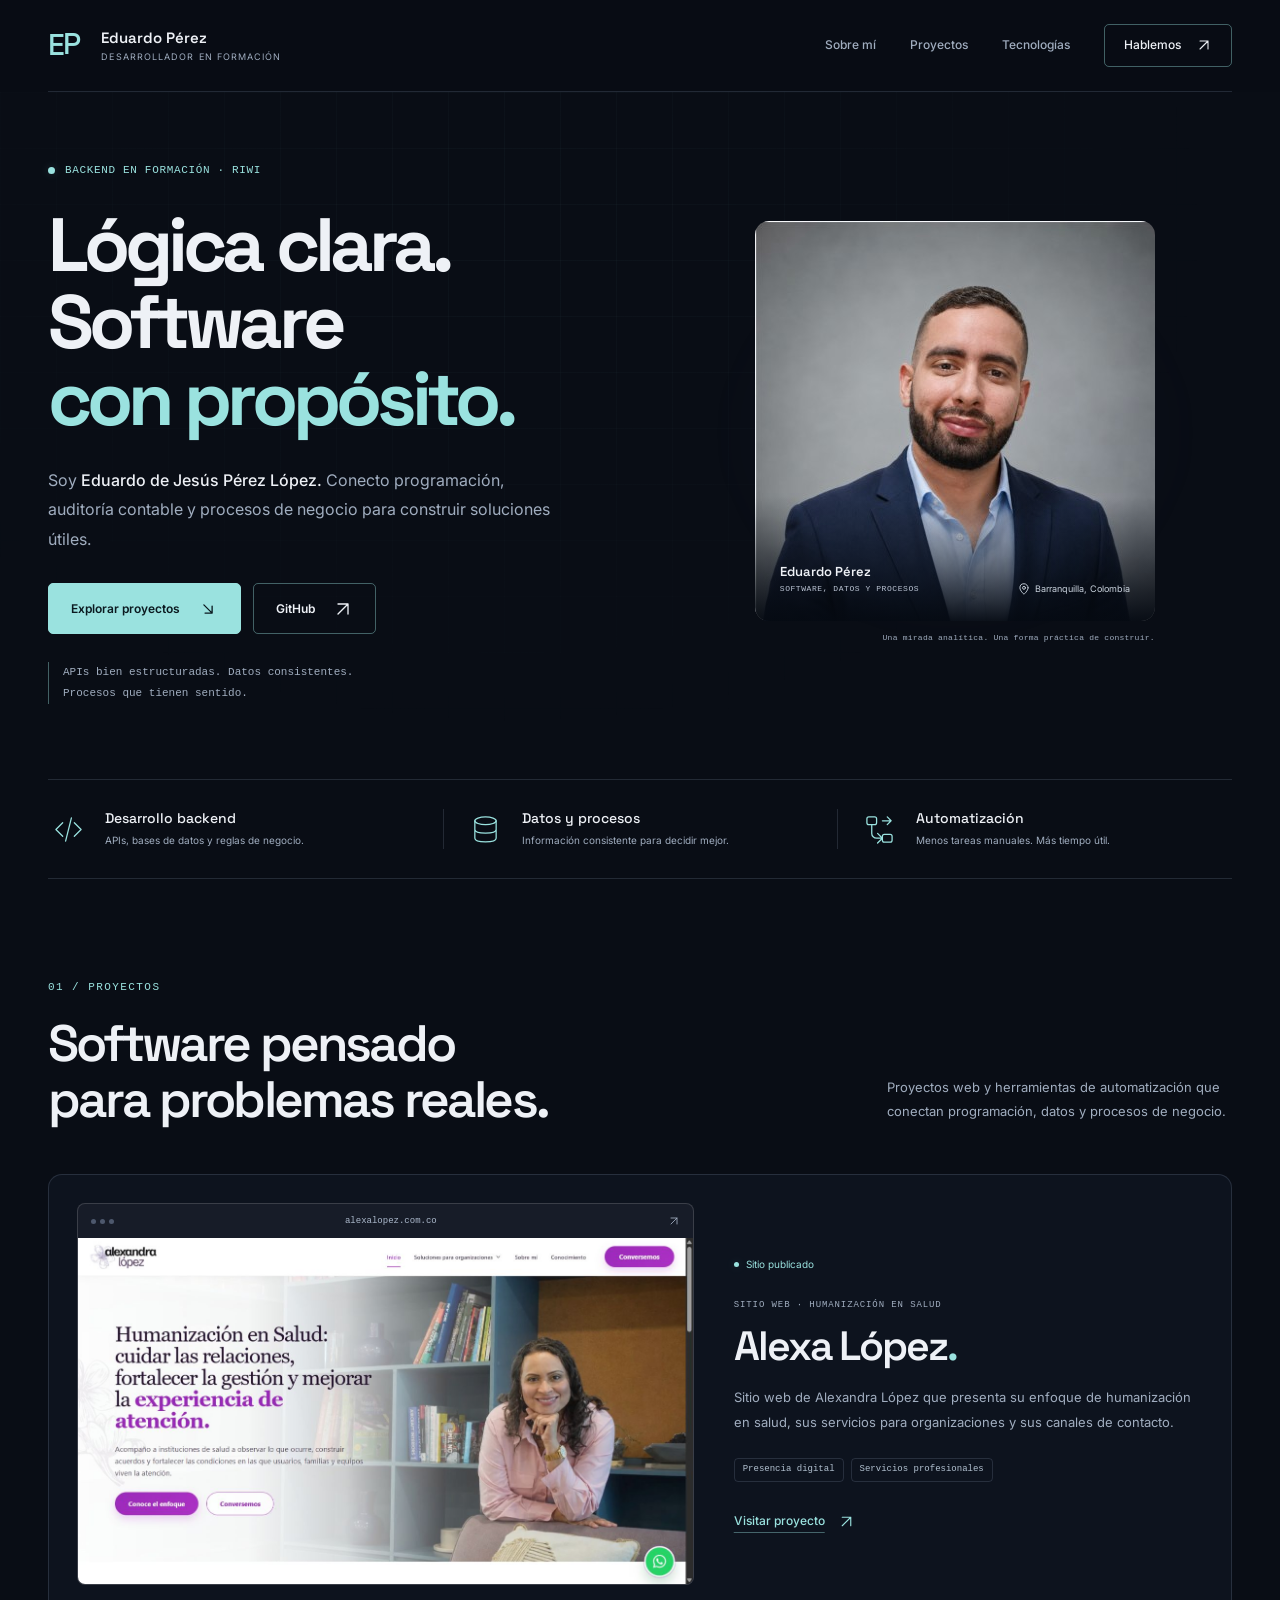
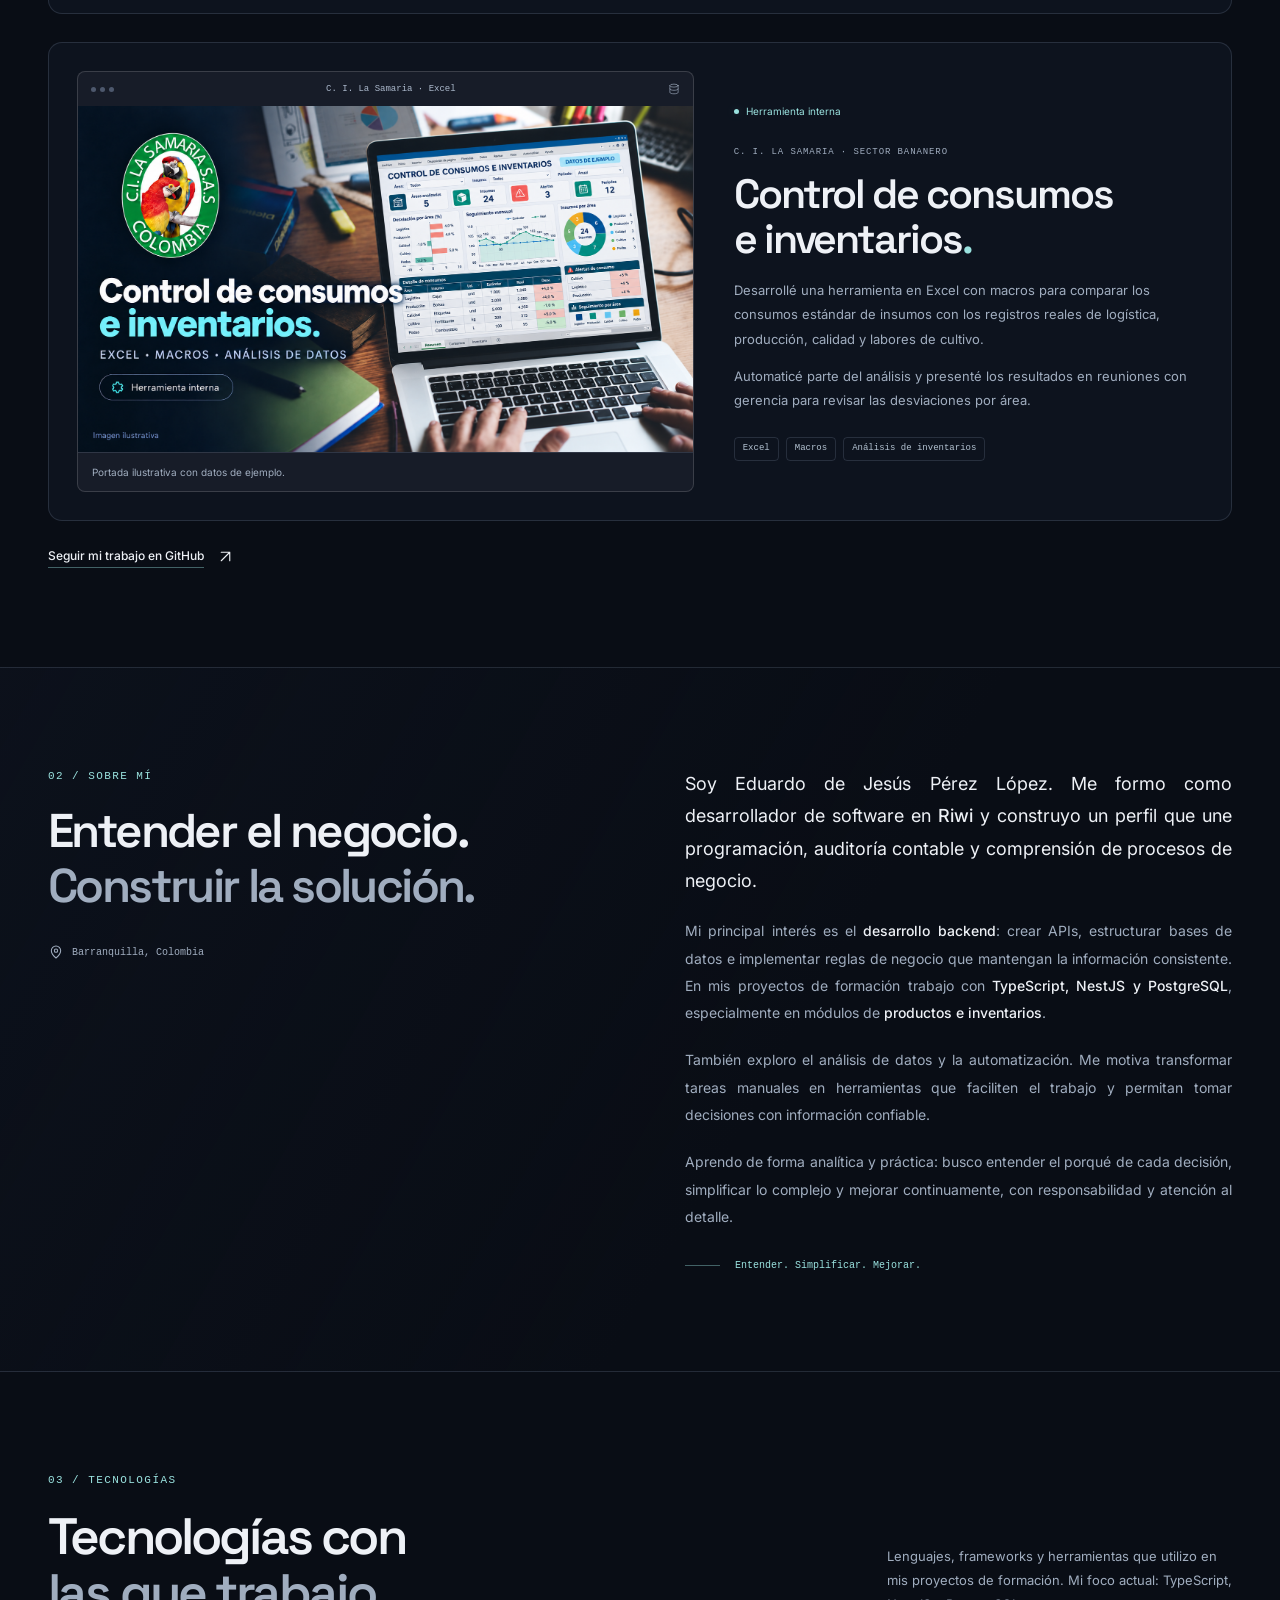
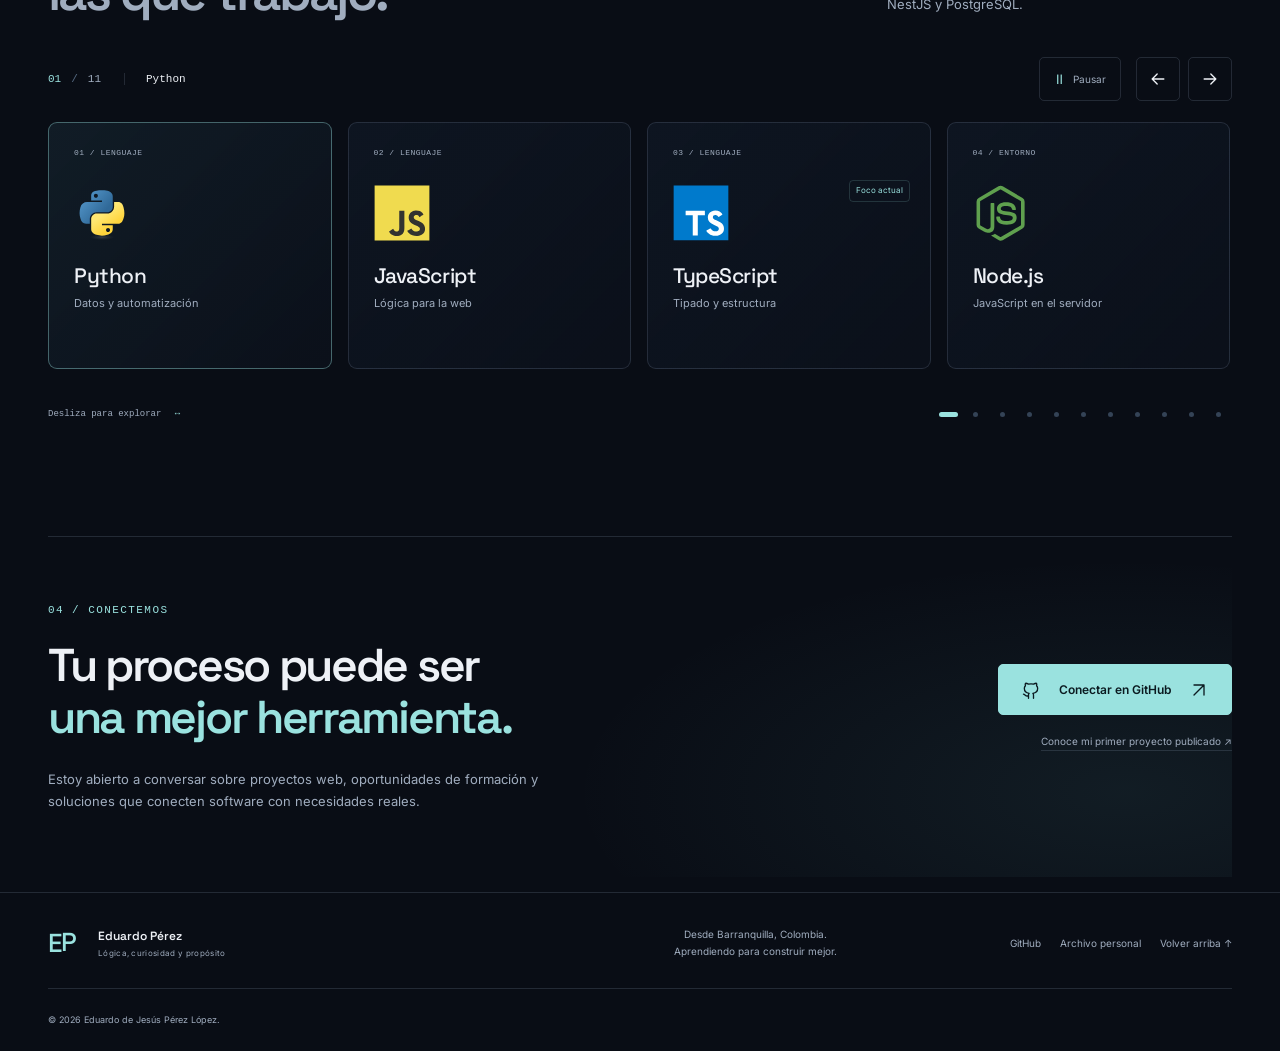
==== commit c167b9de: "Incorpora la experiencia de automatización en C. I. La Samaria" ====
--- a/index.html
+++ b/index.html
@@ -16,7 +16,7 @@
     <link rel="preconnect" href="https://fonts.googleapis.com">
     <link rel="preconnect" href="https://fonts.gstatic.com" crossorigin>
     <link href="https://fonts.googleapis.com/css2?family=Inter:wght@400;500;600;700;800&family=Space+Grotesk:wght@400;500;600;700&display=swap" rel="stylesheet">
-    <link rel="stylesheet" href="./src/css/portfolio.css?v=20261028-orm-zod">
+    <link rel="stylesheet" href="./src/css/portfolio.css?v=20261028-samaria">
     <script src="./src/js/main.js?v=20261028-mysql" defer></script>
 </head>
 <body>
@@ -84,7 +84,7 @@
             <div class="container">
                 <div class="section-heading horizontal reveal">
                     <div><p class="section-index">01 / PROYECTOS</p><h2 id="projects-title">Software pensado<br>para problemas reales.</h2></div>
-                    <p>Proyectos web y backend que conectan programación, datos y procesos de negocio.</p>
+                    <p>Proyectos web y herramientas de automatización que conectan programación, datos y procesos de negocio.</p>
                 </div>
                 <article class="featured-project reveal" aria-labelledby="alexa-title">
                     <a class="featured-preview" href="https://alexalopez.com.co/" target="_blank" rel="noopener noreferrer" aria-label="Visitar el sitio de Alexa López (abre en una nueva pestaña)">
@@ -99,6 +99,24 @@
                         <p>Sitio web de Alexandra López que presenta su enfoque de humanización en salud, sus servicios para organizaciones y sus canales de contacto.</p>
                         <div class="project-tags"><span>Presencia digital</span><span>Servicios profesionales</span></div>
                         <a class="text-link" href="https://alexalopez.com.co/" target="_blank" rel="noopener noreferrer">Visitar proyecto <svg class="icon" aria-hidden="true"><use href="#icon-external"/></svg><span class="sr-only"> (abre en una nueva pestaña)</span></a>
+                    </div>
+                </article>
+                <article class="featured-project reveal" id="la-samaria" aria-labelledby="samaria-title">
+                    <figure class="featured-preview internal-preview">
+                        <div class="preview-bar" aria-hidden="true"><span class="window-dots"><i></i><i></i><i></i></span><span>C. I. La Samaria · Excel</span><svg class="icon"><use href="#icon-data"/></svg></div>
+                        <a class="project-cover-link" href="./public/img/ci-la-samaria-consumos-portada.png" target="_blank" rel="noopener noreferrer" aria-label="Ampliar la portada ilustrativa de Control de consumos e inventarios (abre en una nueva pestaña)" aria-describedby="samaria-preview-note">
+                            <img src="./public/img/ci-la-samaria-consumos-portada.png" alt="Portada ilustrativa de la herramienta de C. I. La Samaria: su logo junto a un portátil con indicadores y gráficas de consumos, elaborados con datos de ejemplo" width="1672" height="941" loading="lazy" decoding="async">
+                            <span class="preview-visit">Ampliar portada <svg class="icon" aria-hidden="true"><use href="#icon-external"/></svg></span>
+                        </a>
+                        <figcaption class="project-preview-note" id="samaria-preview-note">Portada ilustrativa con datos de ejemplo.</figcaption>
+                    </figure>
+                    <div class="featured-content">
+                        <p class="project-state"><span class="status-dot"></span> Herramienta interna</p>
+                        <p class="project-type">C. I. La Samaria · Sector bananero</p>
+                        <h3 id="samaria-title">Control de consumos<br>e inventarios<span class="project-period">.</span></h3>
+                        <p>Desarrollé una herramienta en Excel con macros para comparar los consumos estándar de insumos con los registros reales de logística, producción, calidad y labores de cultivo.</p>
+                        <p>Automaticé parte del análisis y presenté los resultados en reuniones con gerencia para revisar las desviaciones por área.</p>
+                        <div class="project-tags"><span>Excel</span><span>Macros</span><span>Análisis de inventarios</span></div>
                     </div>
                 </article>
                 <div class="project-footnote"><a class="text-link" href="https://github.com/eduardoperez-eng" target="_blank" rel="noopener noreferrer">Seguir mi trabajo en GitHub <svg class="icon" aria-hidden="true"><use href="#icon-external"/></svg><span class="sr-only"> (abre en una nueva pestaña)</span></a></div>
--- a/src/css/portfolio.css
+++ b/src/css/portfolio.css
@@ -576,6 +576,28 @@
     background: var(--bg-soft);
 }
 
+.featured-project+.featured-project {
+    margin-top: 28px;
+}
+
+.project-cover-link {
+    position: relative;
+    display: block;
+}
+
+.project-preview-note {
+    margin: 0;
+    padding: 11px 14px;
+    border-top: 1px solid var(--line);
+    color: var(--muted);
+    font-size: 10px;
+    line-height: 1.6;
+}
+
+.featured-content>p:not([class])+p:not([class]) {
+    margin-top: 12px;
+}
+
 .featured-preview {
     position: relative;
     align-self: center;
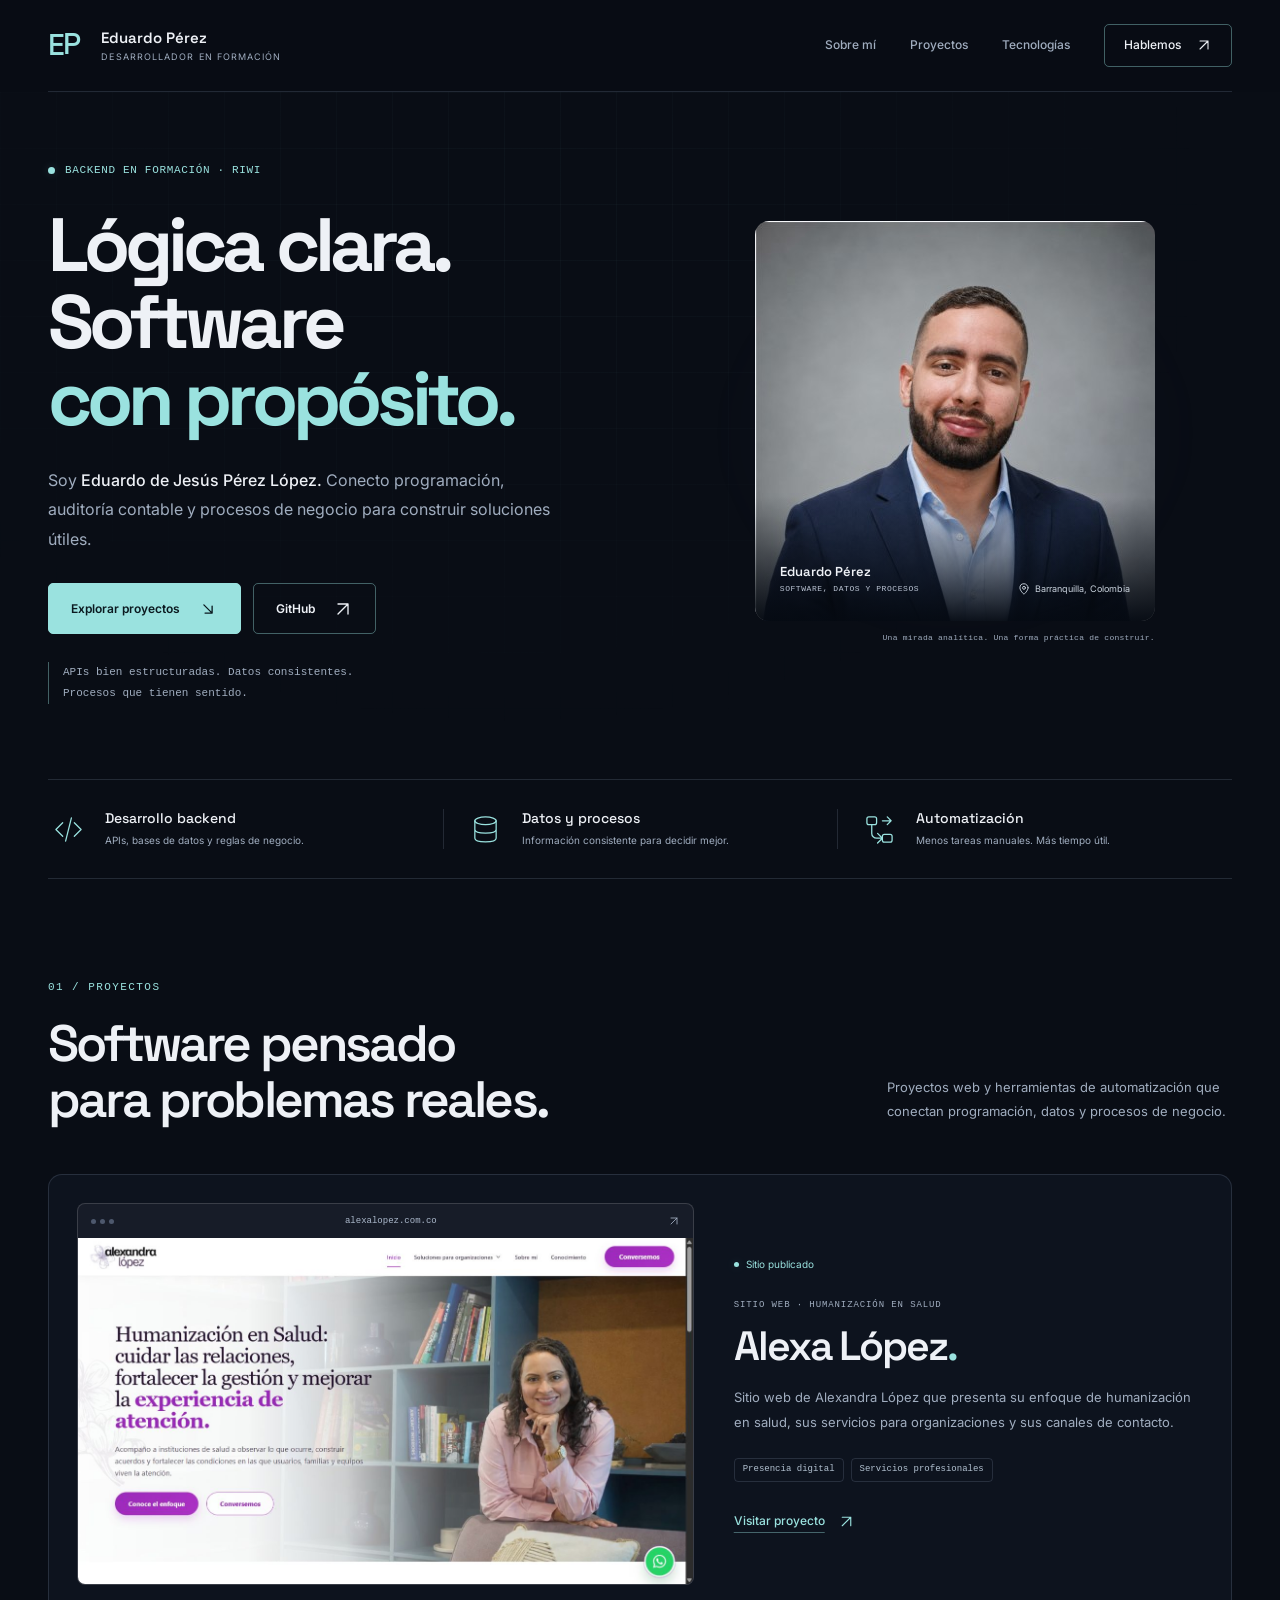
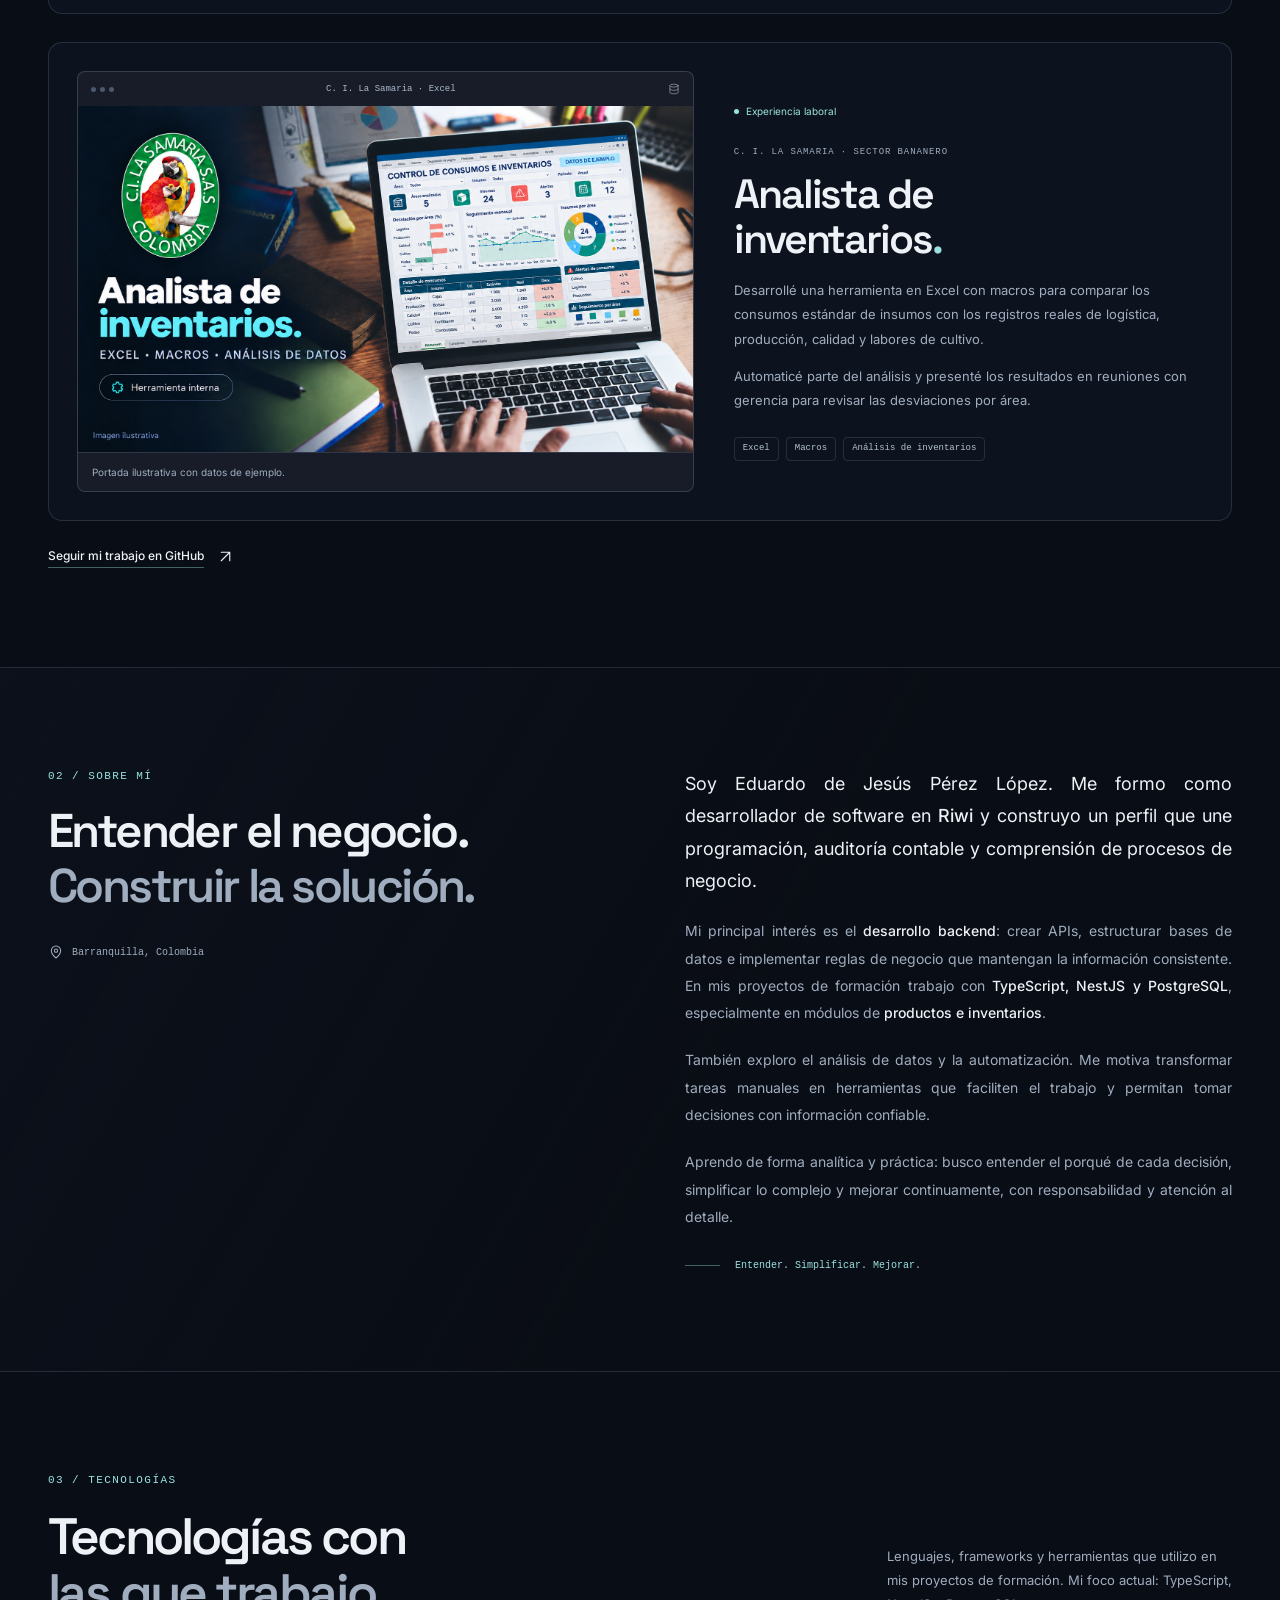
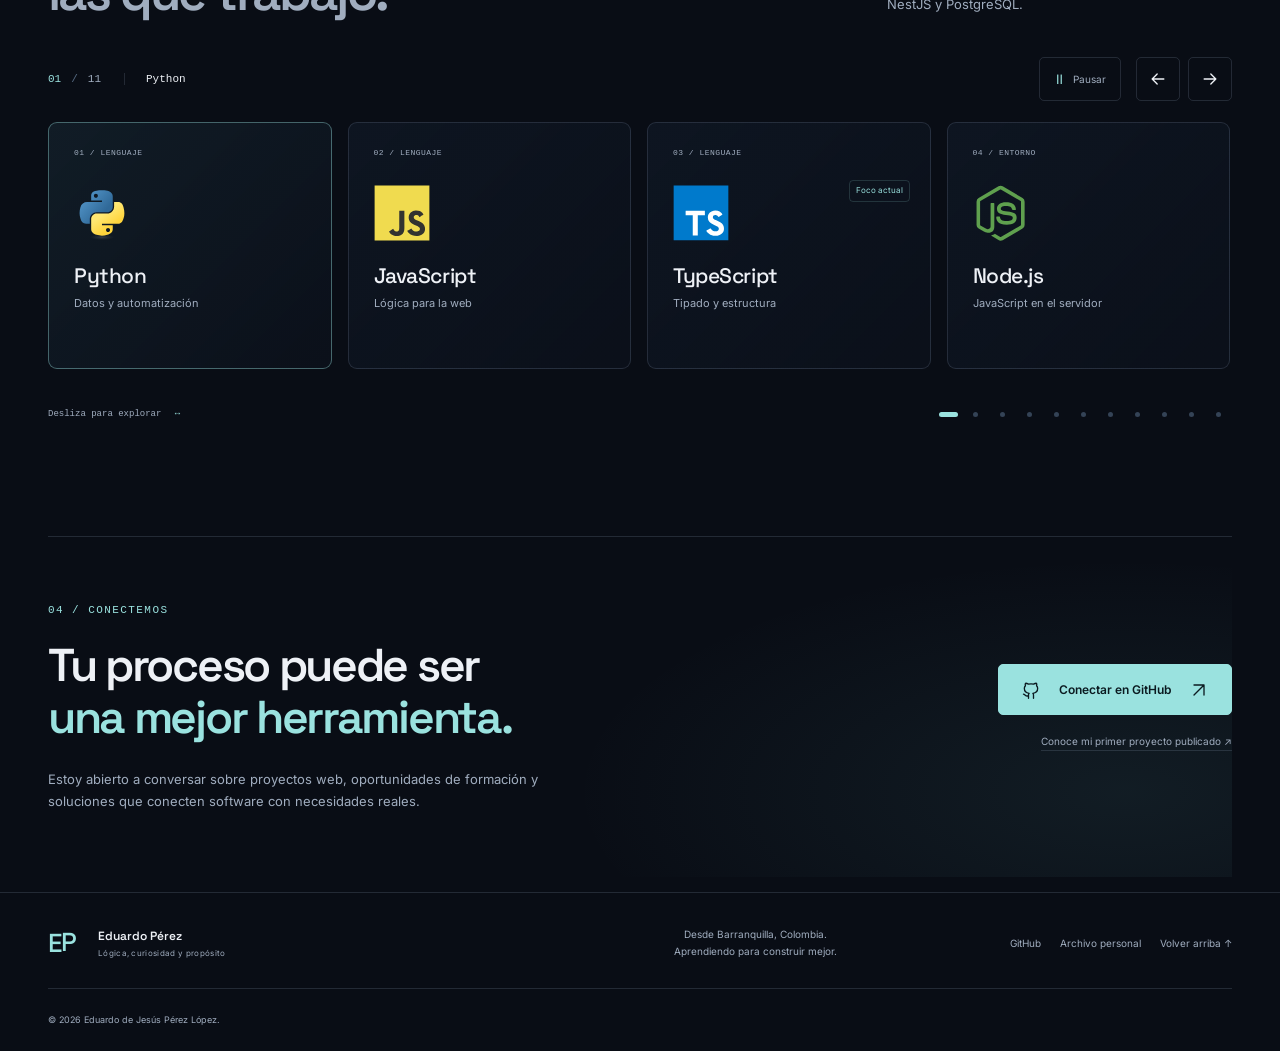
==== commit 683b633f: "Presenta la experiencia de La Samaria como analista de inventarios" ====
--- a/index.html
+++ b/index.html
@@ -104,16 +104,16 @@
                 <article class="featured-project reveal" id="la-samaria" aria-labelledby="samaria-title">
                     <figure class="featured-preview internal-preview">
                         <div class="preview-bar" aria-hidden="true"><span class="window-dots"><i></i><i></i><i></i></span><span>C. I. La Samaria · Excel</span><svg class="icon"><use href="#icon-data"/></svg></div>
-                        <a class="project-cover-link" href="./public/img/ci-la-samaria-consumos-portada.png" target="_blank" rel="noopener noreferrer" aria-label="Ampliar la portada ilustrativa de Control de consumos e inventarios (abre en una nueva pestaña)" aria-describedby="samaria-preview-note">
-                            <img src="./public/img/ci-la-samaria-consumos-portada.png" alt="Portada ilustrativa de la herramienta de C. I. La Samaria: su logo junto a un portátil con indicadores y gráficas de consumos, elaborados con datos de ejemplo" width="1672" height="941" loading="lazy" decoding="async">
+                        <a class="project-cover-link" href="./public/img/ci-la-samaria-analista-inventarios.png" target="_blank" rel="noopener noreferrer" aria-label="Ampliar la portada ilustrativa de la experiencia como analista de inventarios (abre en una nueva pestaña)" aria-describedby="samaria-preview-note">
+                            <img src="./public/img/ci-la-samaria-analista-inventarios.png" alt="Portada ilustrativa de la experiencia como analista de inventarios en C. I. La Samaria: su logo junto a un portátil con indicadores y gráficas de consumos, elaborados con datos de ejemplo" width="1672" height="941" loading="lazy" decoding="async">
                             <span class="preview-visit">Ampliar portada <svg class="icon" aria-hidden="true"><use href="#icon-external"/></svg></span>
                         </a>
                         <figcaption class="project-preview-note" id="samaria-preview-note">Portada ilustrativa con datos de ejemplo.</figcaption>
                     </figure>
                     <div class="featured-content">
-                        <p class="project-state"><span class="status-dot"></span> Herramienta interna</p>
+                        <p class="project-state"><span class="status-dot"></span> Experiencia laboral</p>
                         <p class="project-type">C. I. La Samaria · Sector bananero</p>
-                        <h3 id="samaria-title">Control de consumos<br>e inventarios<span class="project-period">.</span></h3>
+                        <h3 id="samaria-title">Analista de<br>inventarios<span class="project-period">.</span></h3>
                         <p>Desarrollé una herramienta en Excel con macros para comparar los consumos estándar de insumos con los registros reales de logística, producción, calidad y labores de cultivo.</p>
                         <p>Automaticé parte del análisis y presenté los resultados en reuniones con gerencia para revisar las desviaciones por área.</p>
                         <div class="project-tags"><span>Excel</span><span>Macros</span><span>Análisis de inventarios</span></div>
